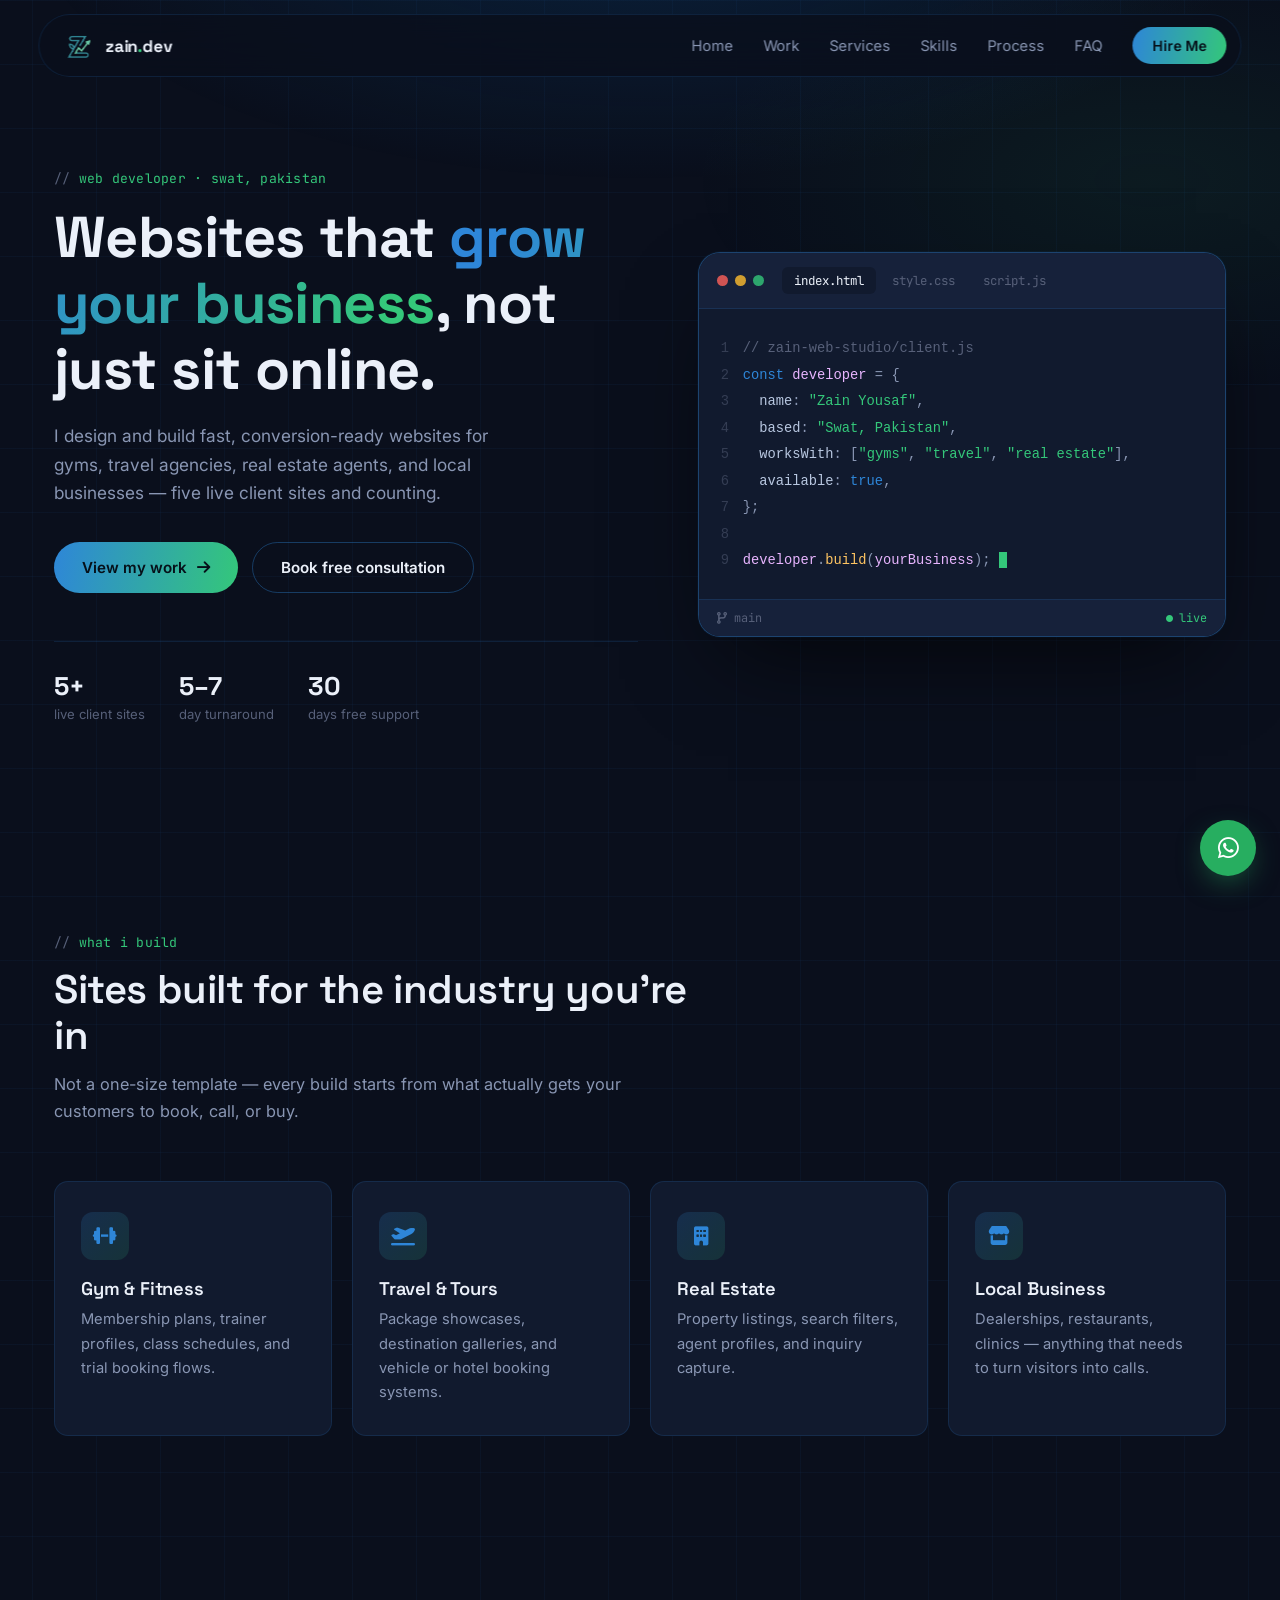
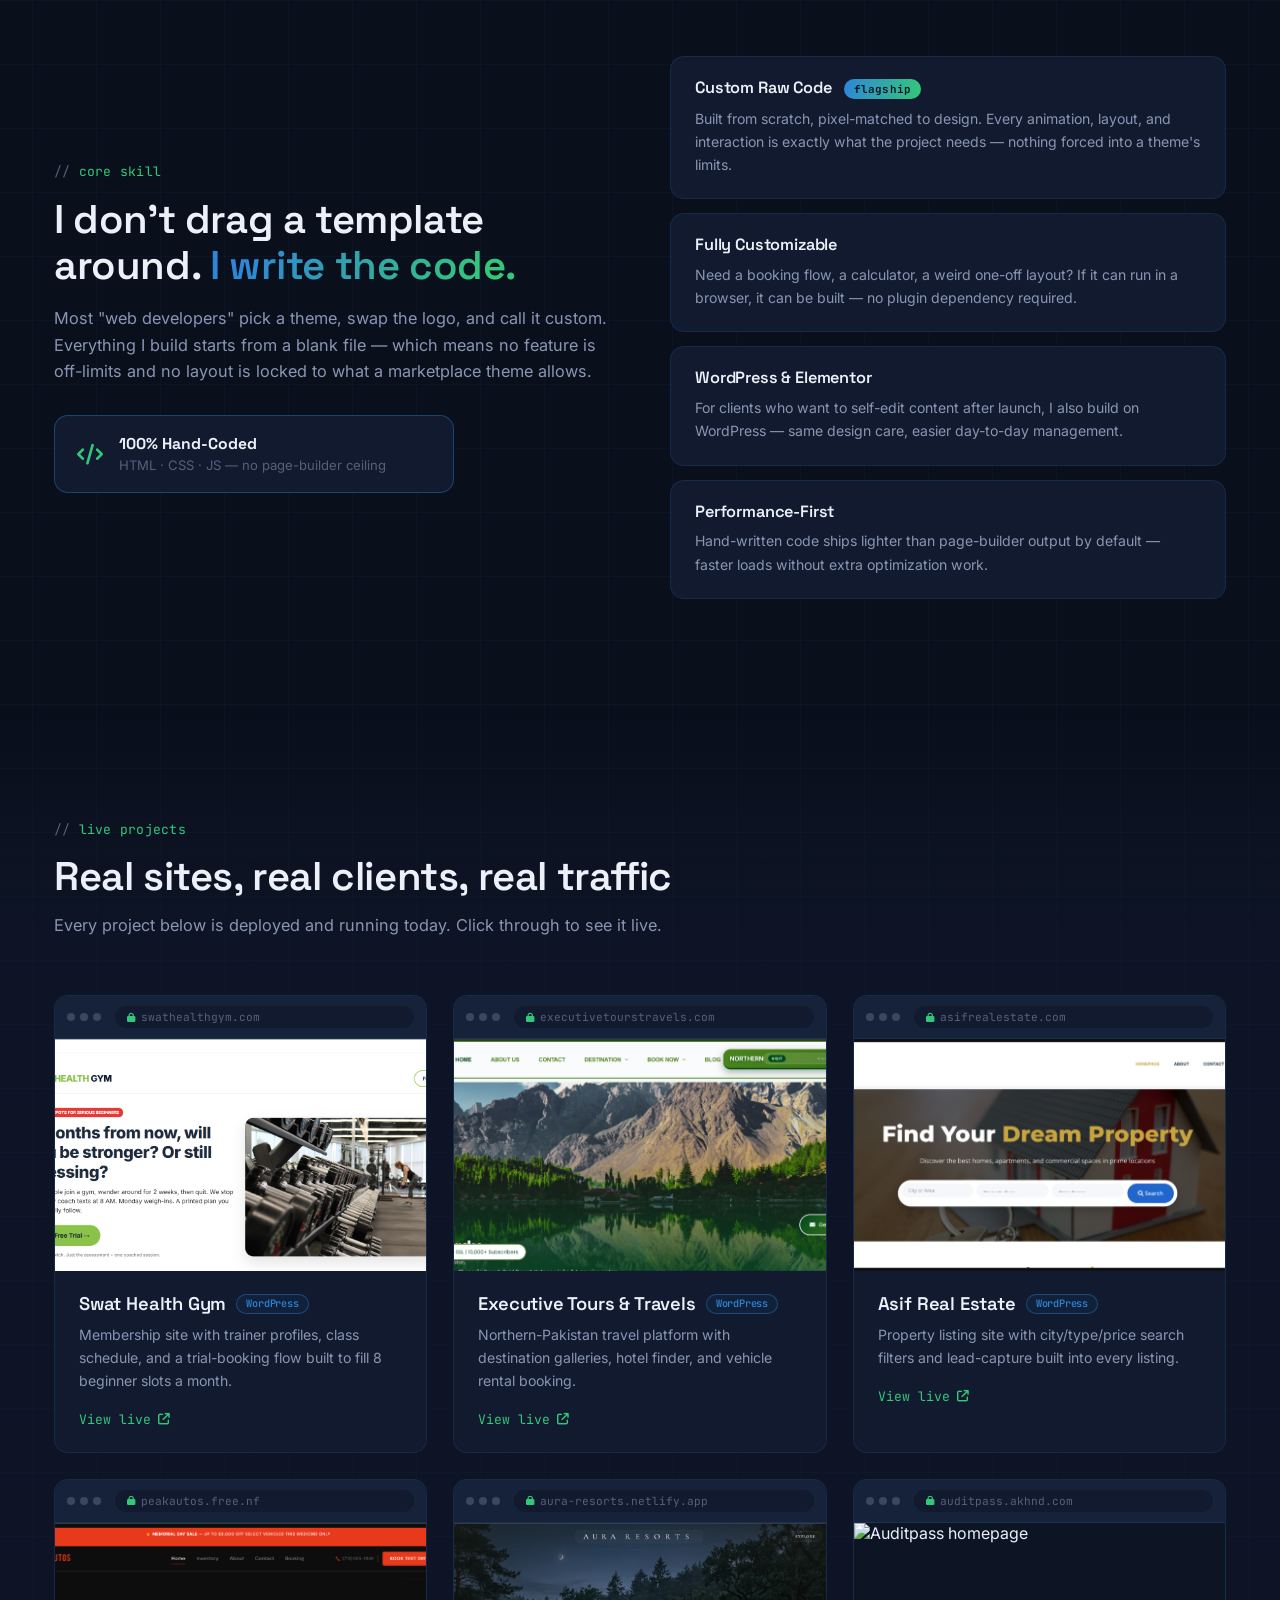
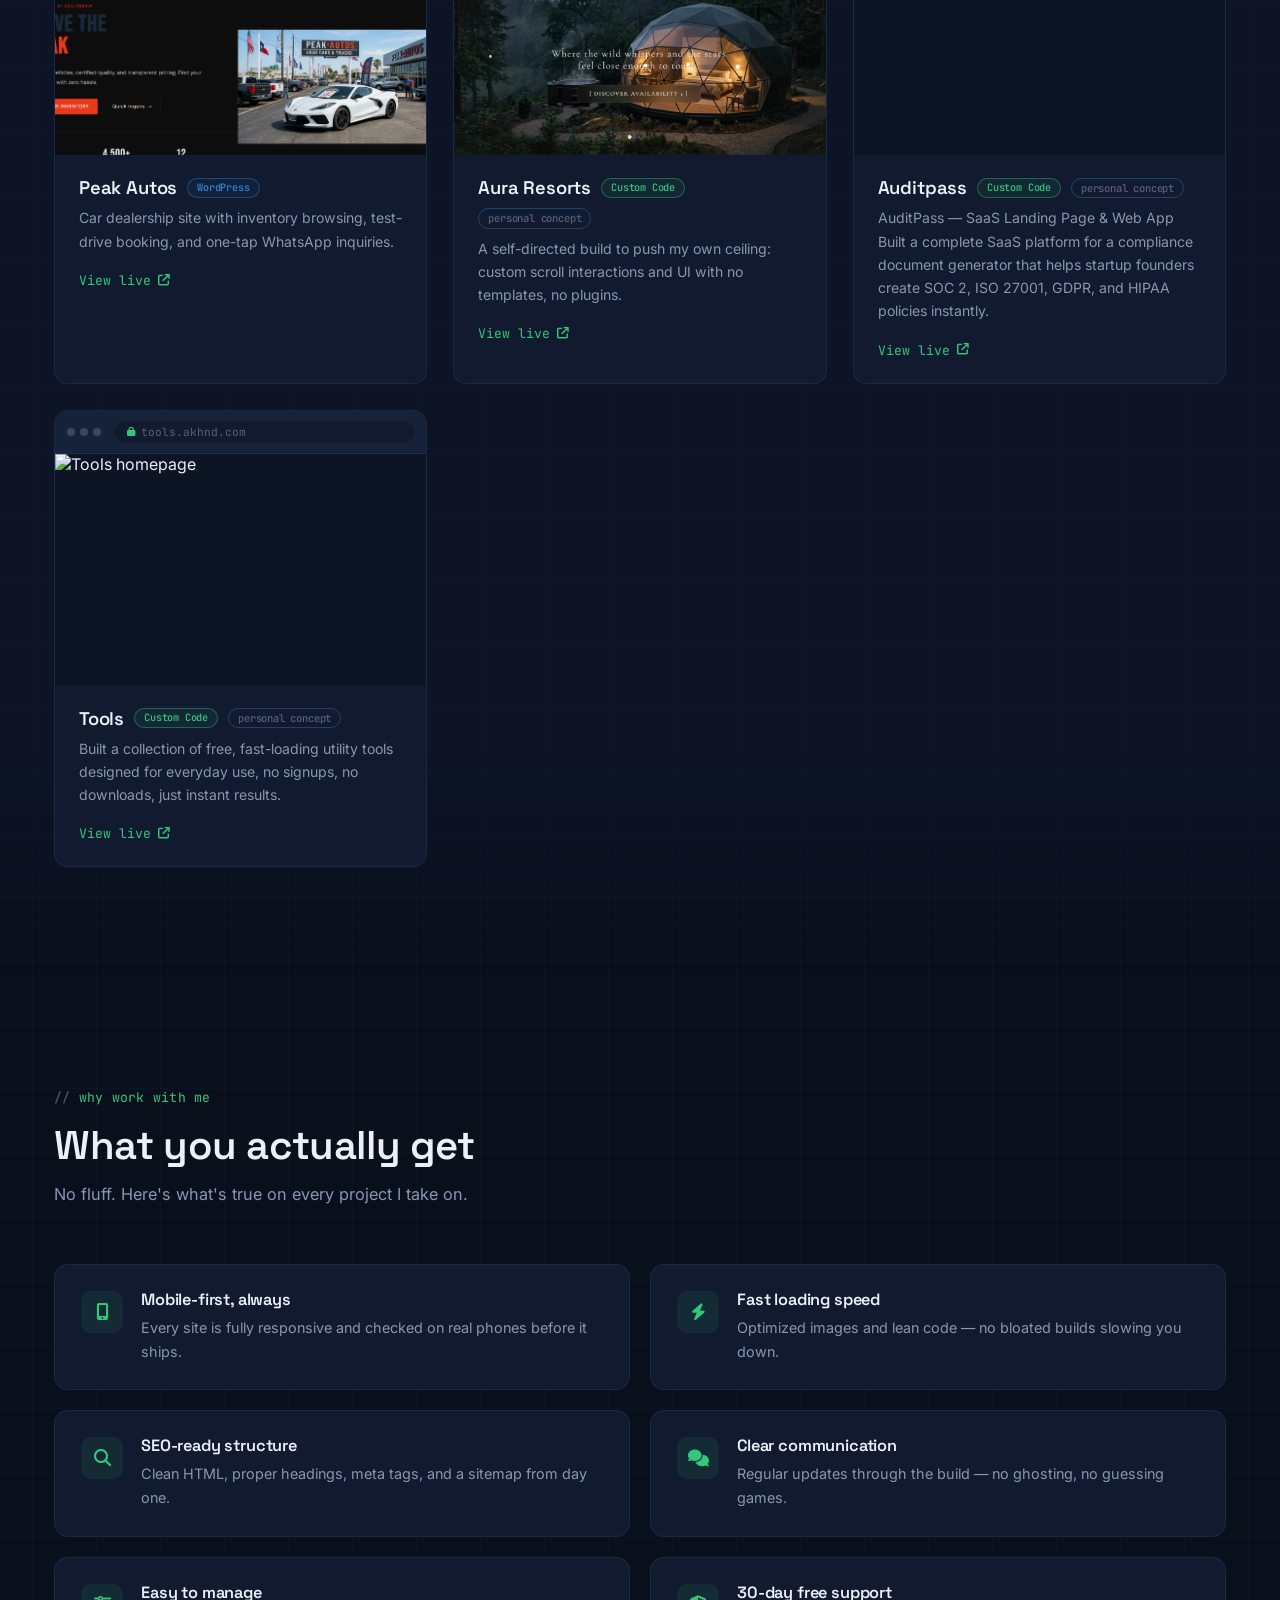
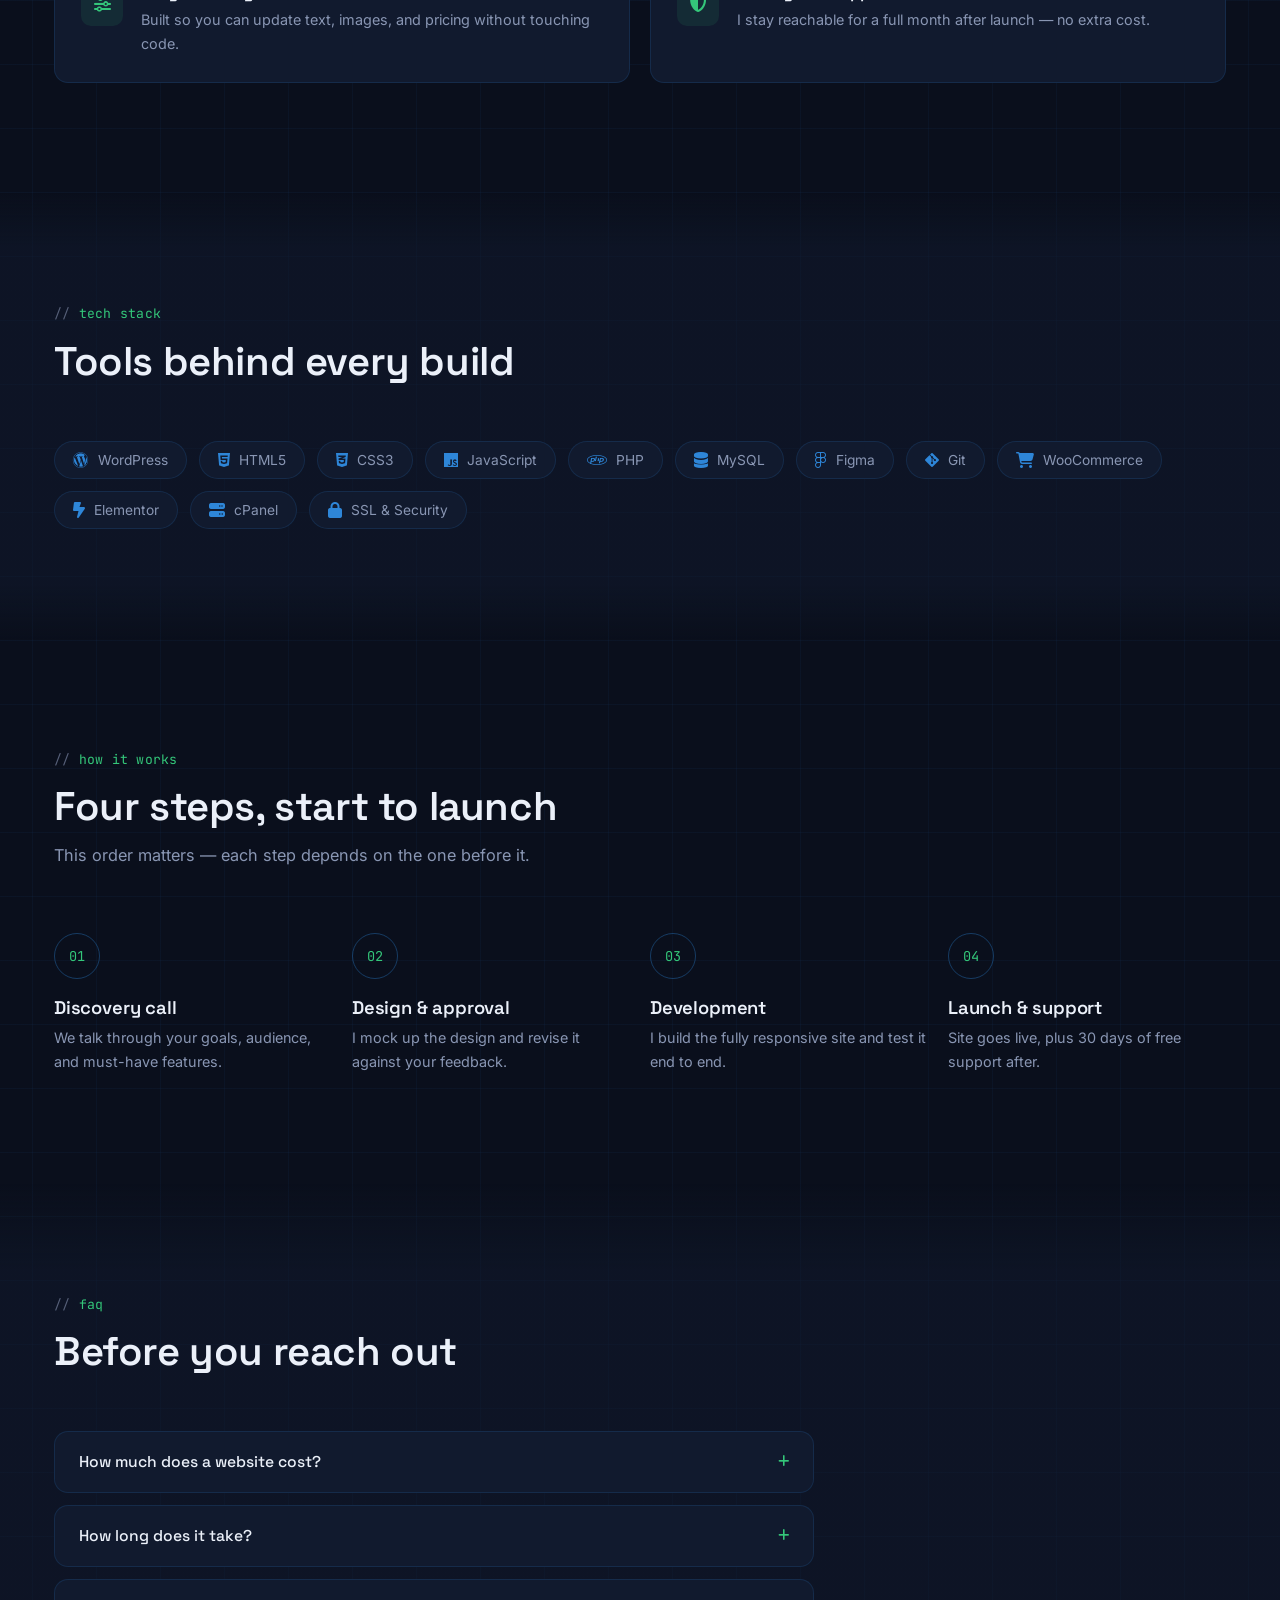
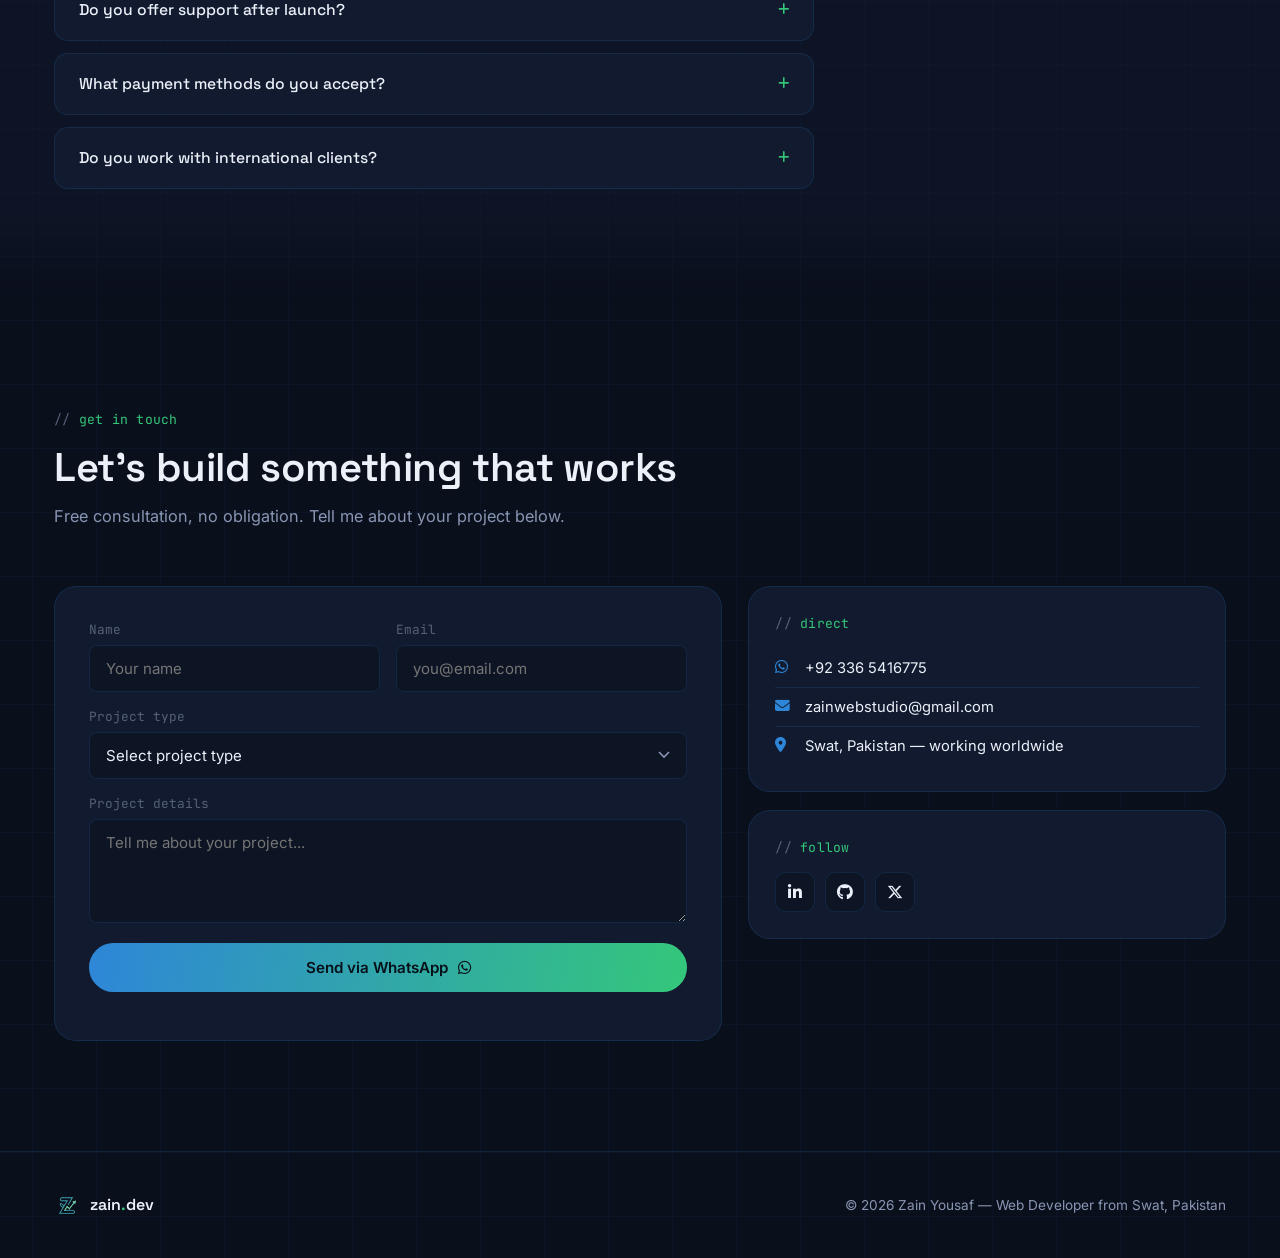
==== index.html @ 1b8e6b31 "Add files via upload" ====
<!DOCTYPE html>
<html lang="en">

<head>
    <meta charset="UTF-8">
    <meta name="viewport" content="width=device-width, initial-scale=1.0, viewport-fit=cover">
    <title>Zain Yousaf — Websites That Grow Your Business</title>
    <meta name="description"
        content="Zain Yousaf, web developer based in Swat, Pakistan. I build fast, conversion-focused websites for gyms, travel agencies, real estate, and local businesses — worldwide.">

    <link rel="icon" href="assets/logo.png" type="image/png">
    <link rel="preconnect" href="https://fonts.googleapis.com">
    <link rel="preconnect" href="https://fonts.gstatic.com" crossorigin>
    <link
        href="https://fonts.googleapis.com/css2?family=Space+Grotesk:wght@400;500;600;700&family=Inter:wght@400;500;600;700;800&family=JetBrains+Mono:wght@400;500;600&display=swap"
        rel="stylesheet">
    <link rel="stylesheet" href="https://cdnjs.cloudflare.com/ajax/libs/font-awesome/6.5.1/css/all.min.css">
    <link rel="stylesheet" href="style.css">
</head>

<body>

    <div class="noise-overlay" aria-hidden="true"></div>
    <div class="scroll-progress" id="scrollProgress"></div>

    <!-- ============ HEADER ============ -->
    <header class="header" id="header">
        <div class="header-inner">
            <a href="#home" class="logo-link">
                <img src="assets\zain.dev.svg" alt="Zain Web Studio" class="logo-img">
                <span class="logo-word">zain<span class="logo-dot">.</span>dev</span>
            </a>

            <button class="mobile-toggle" id="mobileToggle" aria-label="Toggle navigation menu" aria-expanded="false">
                <span></span><span></span><span></span>
            </button>

            <nav class="header-nav" id="headerNav" aria-label="Main navigation">
                <a href="#home">Home</a>
                <a href="#work">Work</a>
                <a href="#services">Services</a>
                <a href="#skills">Skills</a>
                <a href="#process">Process</a>
                <a href="#faq">FAQ</a>
                <a href="#contact" class="header-cta">Hire Me</a>
            </nav>
        </div>
    </header>

    <main>

        <!-- ============ HERO ============ -->
        <section id="home" class="hero">
            <div class="container hero-grid">
                <div class="hero-content reveal">
                    <p class="eyebrow"><span class="eyebrow-bracket">//</span> web developer &middot; swat, pakistan</p>
                    <h1>Websites that <span class="text-gradient">grow your business</span>, not just sit online.</h1>
                    <p class="hero-sub">I design and build fast, conversion-ready websites for gyms, travel agencies,
                        real estate agents, and local businesses — five live client sites and counting.</p>
                    <div class="hero-buttons">
                        <a href="#work" class="btn btn-primary">View my work <i class="fas fa-arrow-right"></i></a>
                        <a href="#contact" class="btn btn-outline">Book free consultation</a>
                    </div>
                    <div class="hero-stats">
                        <div class="hero-stat"><span class="hero-stat-num">5+</span><span>live client sites</span></div>
                        <div class="hero-stat"><span class="hero-stat-num">5–7</span><span>day turnaround</span></div>
                        <div class="hero-stat"><span class="hero-stat-num">30</span><span>days free support</span></div>
                    </div>
                </div>

                <div class="hero-visual reveal" aria-hidden="true">
                    <div class="editor-window">
                        <div class="editor-topbar">
                            <div class="editor-dots"><span></span><span></span><span></span></div>
                            <div class="editor-tabs">
                                <span class="editor-tab active">index.html</span>
                                <span class="editor-tab">style.css</span>
                                <span class="editor-tab">script.js</span>
                            </div>
                        </div>
                        <div class="editor-body">
                            <pre
                                class="editor-code"><code><span class="ln">1</span><span class="tok-comment">// zain-web-studio/client.js</span>
<span class="ln">2</span><span class="tok-kw">const</span> <span class="tok-var">developer</span> <span class="tok-punc">=</span> <span class="tok-punc">{</span>
<span class="ln">3</span>  <span class="tok-prop">name</span><span class="tok-punc">:</span> <span class="tok-str">"Zain Yousaf"</span><span class="tok-punc">,</span>
<span class="ln">4</span>  <span class="tok-prop">based</span><span class="tok-punc">:</span> <span class="tok-str">"Swat, Pakistan"</span><span class="tok-punc">,</span>
<span class="ln">5</span>  <span class="tok-prop">worksWith</span><span class="tok-punc">:</span> <span class="tok-punc">[</span><span class="tok-str">"gyms"</span><span class="tok-punc">,</span> <span class="tok-str">"travel"</span><span class="tok-punc">,</span> <span class="tok-str">"real&nbsp;estate"</span><span class="tok-punc">]</span><span class="tok-punc">,</span>
<span class="ln">6</span>  <span class="tok-prop">available</span><span class="tok-punc">:</span> <span class="tok-kw">true</span><span class="tok-punc">,</span>
<span class="ln">7</span><span class="tok-punc">}</span><span class="tok-punc">;</span>
<span class="ln">8</span>
<span class="ln">9</span><span class="tok-var">developer</span><span class="tok-punc">.</span><span class="tok-fn">build</span><span class="tok-punc">(</span><span class="tok-var">yourBusiness</span><span class="tok-punc">)</span><span class="tok-punc">;</span> <span class="typing-cursor">&nbsp;</span></code></pre>
                        </div>
                        <div class="editor-statusbar">
                            <span><i class="fas fa-code-branch"></i> main</span>
                            <span class="status-ok"><i class="fas fa-circle"></i> live</span>
                        </div>
                    </div>
                </div>
            </div>
        </section>

        <!-- ============ SERVICES ============ -->
        <section id="services" class="section">
            <div class="container">
                <div class="section-header reveal">
                    <p class="eyebrow"><span class="eyebrow-bracket">//</span> what i build</p>
                    <h2>Sites built for the industry you're in</h2>
                    <p class="section-sub">Not a one-size template — every build starts from what actually gets your
                        customers to book, call, or buy.</p>
                </div>
                <div class="grid-4 reveal">
                    <div class="card">
                        <div class="card-icon"><i class="fas fa-dumbbell"></i></div>
                        <h3>Gym &amp; Fitness</h3>
                        <p>Membership plans, trainer profiles, class schedules, and trial booking flows.</p>
                    </div>
                    <div class="card">
                        <div class="card-icon"><i class="fas fa-plane-departure"></i></div>
                        <h3>Travel &amp; Tours</h3>
                        <p>Package showcases, destination galleries, and vehicle or hotel booking systems.</p>
                    </div>
                    <div class="card">
                        <div class="card-icon"><i class="fas fa-building"></i></div>
                        <h3>Real Estate</h3>
                        <p>Property listings, search filters, agent profiles, and inquiry capture.</p>
                    </div>
                    <div class="card">
                        <div class="card-icon"><i class="fas fa-store"></i></div>
                        <h3>Local Business</h3>
                        <p>Dealerships, restaurants, clinics — anything that needs to turn visitors into calls.</p>
                    </div>
                </div>
            </div>
        </section>

        <!-- ============ SKILLS ============ -->
        <section id="skills" class="section">
            <div class="container">
                <div class="skills-layout">
                    <div class="skills-lead reveal">
                        <p class="eyebrow"><span class="eyebrow-bracket">//</span> core skill</p>
                        <h2>I don't drag a template around. <span class="text-gradient">I write the code.</span></h2>
                        <p class="section-sub">Most "web developers" pick a theme, swap the logo, and call it custom.
                            Everything I build starts from a blank file — which means no feature is off-limits and no
                            layout is locked to what a marketplace theme allows.</p>
                        <div class="skills-badge">
                            <i class="fas fa-code"></i>
                            <div><strong>100% Hand-Coded</strong><span>HTML · CSS · JS — no page-builder ceiling</span>
                            </div>
                        </div>
                    </div>

                    <div class="skills-list reveal">
                        <div class="skill-row">
                            <div class="skill-row-top">
                                <h3>Custom Raw Code</h3><span class="skill-level">flagship</span>
                            </div>
                            <p>Built from scratch, pixel-matched to design. Every animation, layout, and interaction is
                                exactly what the project needs — nothing forced into a theme's limits.</p>
                        </div>
                        <div class="skill-row">
                            <div class="skill-row-top">
                                <h3>Fully Customizable</h3>
                            </div>
                            <p>Need a booking flow, a calculator, a weird one-off layout? If it can run in a browser, it
                                can be built — no plugin dependency required.</p>
                        </div>
                        <div class="skill-row">
                            <div class="skill-row-top">
                                <h3>WordPress &amp; Elementor</h3>
                            </div>
                            <p>For clients who want to self-edit content after launch, I also build on WordPress — same
                                design care, easier day-to-day management.</p>
                        </div>
                        <div class="skill-row">
                            <div class="skill-row-top">
                                <h3>Performance-First</h3>
                            </div>
                            <p>Hand-written code ships lighter than page-builder output by default — faster loads
                                without extra optimization work.</p>
                        </div>
                    </div>
                </div>
            </div>
        </section>

        <!-- ============ WORK / PORTFOLIO ============ -->
        <section id="work" class="section section-alt">
            <div class="container">
                <div class="section-header reveal">
                    <p class="eyebrow"><span class="eyebrow-bracket">//</span> live projects</p>
                    <h2>Real sites, real clients, real traffic</h2>
                    <p class="section-sub">Every project below is deployed and running today. Click through to see it
                        live.</p>
                </div>

                <div class="portfolio-grid reveal">

                    <article class="portfolio-item">
                        <a href="http://swathealthgym.com/" target="_blank" rel="noopener" class="browser-frame">
                            <div class="browser-topbar">
                                <div class="browser-dots"><span></span><span></span><span></span></div>
                                <div class="browser-url"><i class="fas fa-lock"></i> swathealthgym.com</div>
                            </div>
                            <div class="browser-shot">
                                <img src="assets\Screenshot 2026-05-27 152758.png"
                                    alt="Swat Health Gym website homepage" loading="lazy">
                            </div>
                        </a>
                        <div class="portfolio-info">
                            <h3>Swat Health Gym <span class="tag-stack tag-wp">WordPress</span></h3>
                            <p>Membership site with trainer profiles, class schedule, and a trial-booking flow built to
                                fill 8 beginner slots a month.</p>
                            <a href="http://swathealthgym.com/" target="_blank" rel="noopener"
                                class="portfolio-link">View live <i class="fas fa-arrow-up-right-from-square"></i></a>
                        </div>
                    </article>

                    <article class="portfolio-item">
                        <a href="https://executivetourstravels.com" target="_blank" rel="noopener"
                            class="browser-frame">
                            <div class="browser-topbar">
                                <div class="browser-dots"><span></span><span></span><span></span></div>
                                <div class="browser-url"><i class="fas fa-lock"></i> executivetourstravels.com</div>
                            </div>
                            <div class="browser-shot">
                                <img src="assets\Screenshot 2026-06-04 013422.png"
                                    alt="Executive Tours and Travels website homepage" loading="lazy">
                            </div>
                        </a>
                        <div class="portfolio-info">
                            <h3>Executive Tours &amp; Travels <span class="tag-stack tag-wp">WordPress</span></h3>
                            <p>Northern-Pakistan travel platform with destination galleries, hotel finder, and vehicle
                                rental booking.</p>
                            <a href="https://executivetourstravels.com" target="_blank" rel="noopener"
                                class="portfolio-link">View live <i class="fas fa-arrow-up-right-from-square"></i></a>
                        </div>
                    </article>

                    <article class="portfolio-item">
                        <a href="http://asifrealestate.com/" target="_blank" rel="noopener" class="browser-frame">
                            <div class="browser-topbar">
                                <div class="browser-dots"><span></span><span></span><span></span></div>
                                <div class="browser-url"><i class="fas fa-lock"></i> asifrealestate.com</div>
                            </div>
                            <div class="browser-shot">
                                <img src="assets\Screenshot 2026-06-04 014030.png"
                                    alt="Asif Real Estate website homepage" loading="lazy">
                            </div>
                        </a>
                        <div class="portfolio-info">
                            <h3>Asif Real Estate <span class="tag-stack tag-wp">WordPress</span></h3>
                            <p>Property listing site with city/type/price search filters and lead-capture built into
                                every listing.</p>
                            <a href="http://asifrealestate.com/" target="_blank" rel="noopener"
                                class="portfolio-link">View live <i class="fas fa-arrow-up-right-from-square"></i></a>
                        </div>
                    </article>

                    <article class="portfolio-item">
                        <a href="https://www.peakautos.free.nf/" target="_blank" rel="noopener" class="browser-frame">
                            <div class="browser-topbar">
                                <div class="browser-dots"><span></span><span></span><span></span></div>
                                <div class="browser-url"><i class="fas fa-lock"></i> peakautos.free.nf</div>
                            </div>
                            <div class="browser-shot">
                                <img src="assets\Screenshot 2026-06-04 013506.png"
                                    alt="Peak Autos car dealership website homepage" loading="lazy">
                            </div>
                        </a>
                        <div class="portfolio-info">
                            <h3>Peak Autos <span class="tag-stack tag-wp">WordPress</span></h3>
                            <p>Car dealership site with inventory browsing, test-drive booking, and one-tap WhatsApp
                                inquiries.</p>
                            <a href="https://www.peakautos.free.nf/" target="_blank" rel="noopener"
                                class="portfolio-link">View live <i class="fas fa-arrow-up-right-from-square"></i></a>
                        </div>
                    </article>

                    <article class="portfolio-item">
                        <a href="https://splendid-sunshine-2b1c77.netlify.app/" target="_blank" rel="noopener"
                            class="browser-frame">
                            <div class="browser-topbar">
                                <div class="browser-dots"><span></span><span></span><span></span></div>
                                <div class="browser-url"><i class="fas fa-lock"></i> aura-resorts.netlify.app</div>
                            </div>
                            <div class="browser-shot">
                                <img src="assets\Screenshot 2026-06-03 221958.png"
                                    alt="Aura Resorts concept website homepage" loading="lazy">
                            </div>
                        </a>
                        <div class="portfolio-info">
                            <h3>Aura Resorts <span class="tag-stack tag-code">Custom Code</span><span
                                    class="tag-concept">personal concept</span></h3>
                            <p>A self-directed build to push my own ceiling: custom scroll interactions and UI with no
                                templates, no plugins.</p>
                            <a href="https://splendid-sunshine-2b1c77.netlify.app/" target="_blank" rel="noopener"
                                class="portfolio-link">View live <i class="fas fa-arrow-up-right-from-square"></i></a>
                        </div>
                    </article>

                    <article class="portfolio-item">
                        <a href="https://auditpass.akhnd.com/" target="_blank" rel="noopener" class="browser-frame">
                            <div class="browser-topbar">
                                <div class="browser-dots"><span></span><span></span><span></span></div>
                                <div class="browser-url"><i class="fas fa-lock"></i>auditpass.akhnd.com</div>
                            </div>
                            <div class="browser-shot">
                                <img src="zain.dev-main\auditpass.png" alt="Auditpass homepage" loading="lazy">
                            </div>
                        </a>
                        <div class="portfolio-info">
                            <h3>Auditpass <span class="tag-stack tag-code">Custom Code</span><span
                                    class="tag-concept">personal concept</span></h3>
                            <p>AuditPass — SaaS Landing Page & Web App
                                Built a complete SaaS platform for a compliance document generator that helps startup
                                founders create SOC 2, ISO 27001, GDPR, and HIPAA policies instantly.</p>
                            <a href="https://auditpass.akhnd.com/" target="_blank" rel="noopener"
                                class="portfolio-link">View live <i class="fas fa-arrow-up-right-from-square"></i></a>
                        </div>
                    </article>

                    <article class="portfolio-item">
                        <a href="https://tools.akhnd.com/" target="_blank" rel="noopener" class="browser-frame">
                            <div class="browser-topbar">
                                <div class="browser-dots"><span></span><span></span><span></span></div>
                                <div class="browser-url"><i class="fas fa-lock"></i>tools.akhnd.com</div>
                            </div>
                            <div class="browser-shot">
                                <img src="zain.dev-main\akhndtools.png" alt="Tools homepage" loading="lazy">
                            </div>
                        </a>
                        <div class="portfolio-info">
                            <h3>Tools <span class="tag-stack tag-code">Custom Code</span><span
                                    class="tag-concept">personal concept</span></h3>
                            <p>Built a collection of free, fast-loading utility tools designed for everyday use, no
                                signups, no downloads, just instant results.</p>
                            <a href="https://tools.akhnd.com/" target="_blank" rel="noopener"
                                class="portfolio-link">View live <i class="fas fa-arrow-up-right-from-square"></i></a>
                        </div>
                    </article>




                </div>
            </div>
        </section>

        <!-- ============ WHY ============ -->
        <section id="why" class="section">
            <div class="container">
                <div class="section-header reveal">
                    <p class="eyebrow"><span class="eyebrow-bracket">//</span> why work with me</p>
                    <h2>What you actually get</h2>
                    <p class="section-sub">No fluff. Here's what's true on every project I take on.</p>
                </div>
                <div class="grid-2 reveal">
                    <div class="why-card">
                        <div class="why-icon"><i class="fas fa-mobile-screen-button"></i></div>
                        <div class="why-text">
                            <h3>Mobile-first, always</h3>
                            <p>Every site is fully responsive and checked on real phones before it ships.</p>
                        </div>
                    </div>
                    <div class="why-card">
                        <div class="why-icon"><i class="fas fa-bolt"></i></div>
                        <div class="why-text">
                            <h3>Fast loading speed</h3>
                            <p>Optimized images and lean code — no bloated builds slowing you down.</p>
                        </div>
                    </div>
                    <div class="why-card">
                        <div class="why-icon"><i class="fas fa-magnifying-glass"></i></div>
                        <div class="why-text">
                            <h3>SEO-ready structure</h3>
                            <p>Clean HTML, proper headings, meta tags, and a sitemap from day one.</p>
                        </div>
                    </div>
                    <div class="why-card">
                        <div class="why-icon"><i class="fas fa-comments"></i></div>
                        <div class="why-text">
                            <h3>Clear communication</h3>
                            <p>Regular updates through the build — no ghosting, no guessing games.</p>
                        </div>
                    </div>
                    <div class="why-card">
                        <div class="why-icon"><i class="fas fa-sliders"></i></div>
                        <div class="why-text">
                            <h3>Easy to manage</h3>
                            <p>Built so you can update text, images, and pricing without touching code.</p>
                        </div>
                    </div>
                    <div class="why-card">
                        <div class="why-icon"><i class="fas fa-shield-halved"></i></div>
                        <div class="why-text">
                            <h3>30-day free support</h3>
                            <p>I stay reachable for a full month after launch — no extra cost.</p>
                        </div>
                    </div>
                </div>
            </div>
        </section>

        <!-- ============ TECH STACK ============ -->
        <section class="section section-alt">
            <div class="container">
                <div class="section-header reveal">
                    <p class="eyebrow"><span class="eyebrow-bracket">//</span> tech stack</p>
                    <h2>Tools behind every build</h2>
                </div>
                <div class="tech-row reveal">
                    <span class="tech-chip"><i class="fab fa-wordpress"></i> WordPress</span>
                    <span class="tech-chip"><i class="fab fa-html5"></i> HTML5</span>
                    <span class="tech-chip"><i class="fab fa-css3-alt"></i> CSS3</span>
                    <span class="tech-chip"><i class="fab fa-js"></i> JavaScript</span>
                    <span class="tech-chip"><i class="fab fa-php"></i> PHP</span>
                    <span class="tech-chip"><i class="fas fa-database"></i> MySQL</span>
                    <span class="tech-chip"><i class="fab fa-figma"></i> Figma</span>
                    <span class="tech-chip"><i class="fab fa-git-alt"></i> Git</span>
                    <span class="tech-chip"><i class="fas fa-cart-shopping"></i> WooCommerce</span>
                    <span class="tech-chip"><i class="fas fa-bolt-lightning"></i> Elementor</span>
                    <span class="tech-chip"><i class="fas fa-server"></i> cPanel</span>
                    <span class="tech-chip"><i class="fas fa-lock"></i> SSL &amp; Security</span>
                </div>
            </div>
        </section>

        <!-- ============ PROCESS ============ -->
        <section id="process" class="section">
            <div class="container">
                <div class="section-header reveal">
                    <p class="eyebrow"><span class="eyebrow-bracket">//</span> how it works</p>
                    <h2>Four steps, start to launch</h2>
                    <p class="section-sub">This order matters — each step depends on the one before it.</p>
                </div>
                <div class="grid-4 reveal">
                    <div class="step">
                        <div class="step-number">01</div>
                        <h3>Discovery call</h3>
                        <p>We talk through your goals, audience, and must-have features.</p>
                    </div>
                    <div class="step">
                        <div class="step-number">02</div>
                        <h3>Design &amp; approval</h3>
                        <p>I mock up the design and revise it against your feedback.</p>
                    </div>
                    <div class="step">
                        <div class="step-number">03</div>
                        <h3>Development</h3>
                        <p>I build the fully responsive site and test it end to end.</p>
                    </div>
                    <div class="step">
                        <div class="step-number">04</div>
                        <h3>Launch &amp; support</h3>
                        <p>Site goes live, plus 30 days of free support after.</p>
                    </div>
                </div>
            </div>
        </section>

        <!-- ============ FAQ ============ -->
        <section id="faq" class="section section-alt">
            <div class="container">
                <div class="section-header reveal">
                    <p class="eyebrow"><span class="eyebrow-bracket">//</span> faq</p>
                    <h2>Before you reach out</h2>
                </div>
                <div class="faq-list reveal">
                    <div class="faq-item">
                        <button class="faq-question"><span>How much does a website cost?</span><i
                                class="fas fa-plus"></i></button>
                        <div class="faq-answer-wrapper">
                            <div class="faq-answer-inner">
                                <p>Projects start at $400 for a complete 5-page site. Final price depends on features
                                    and complexity, and payment plans are available.</p>
                            </div>
                        </div>
                    </div>
                    <div class="faq-item">
                        <button class="faq-question"><span>How long does it take?</span><i
                                class="fas fa-plus"></i></button>
                        <div class="faq-answer-wrapper">
                            <div class="faq-answer-inner">
                                <p>Standard sites take 5–7 days. More complex builds with custom features can take 2–3
                                    weeks.</p>
                            </div>
                        </div>
                    </div>
                    <div class="faq-item">
                        <button class="faq-question"><span>Do you offer support after launch?</span><i
                                class="fas fa-plus"></i></button>
                        <div class="faq-answer-wrapper">
                            <div class="faq-answer-inner">
                                <p>Yes — 30 days free support is included with every project. Ongoing maintenance plans
                                    are available after that.</p>
                            </div>
                        </div>
                    </div>
                    <div class="faq-item">
                        <button class="faq-question"><span>What payment methods do you accept?</span><i
                                class="fas fa-plus"></i></button>
                        <div class="faq-answer-wrapper">
                            <div class="faq-answer-inner">
                                <p>Bank transfer, Easypaisa, JazzCash, Payoneer, and Wise. Standard terms are 50%
                                    advance, 50% on completion.</p>
                            </div>
                        </div>
                    </div>
                    <div class="faq-item">
                        <button class="faq-question"><span>Do you work with international clients?</span><i
                                class="fas fa-plus"></i></button>
                        <div class="faq-answer-wrapper">
                            <div class="faq-answer-inner">
                                <p>Yes, worldwide. International payments go through Payoneer or Wise.</p>
                            </div>
                        </div>
                    </div>
                </div>
            </div>
        </section>

        <!-- ============ CONTACT ============ -->
        <section id="contact" class="section">
            <div class="container">
                <div class="section-header reveal">
                    <p class="eyebrow"><span class="eyebrow-bracket">//</span> get in touch</p>
                    <h2>Let's build something that works</h2>
                    <p class="section-sub">Free consultation, no obligation. Tell me about your project below.</p>
                </div>

                <div class="contact-grid reveal">
                    <form id="whatsappContactForm" class="contact-form">
                        <div class="form-row">
                            <div class="form-group"><label for="whatsappName">Name</label><input type="text"
                                    id="whatsappName" placeholder="Your name" required></div>
                            <div class="form-group"><label for="whatsappEmail">Email</label><input type="email"
                                    id="whatsappEmail" placeholder="you@email.com" required></div>
                        </div>
                        <div class="form-group">
                            <label for="whatsappProject">Project type</label>
                            <select id="whatsappProject" required>
                                <option value="" disabled selected>Select project type</option>
                                <option>Gym / Fitness Website</option>
                                <option>Travel / Tours Website</option>
                                <option>Real Estate Website</option>
                                <option>E-commerce / Online Store</option>
                                <option>Business / Corporate Website</option>
                                <option>Restaurant / Cafe Website</option>
                                <option>Personal Portfolio / Resume</option>
                                <option>Other / Custom Project</option>
                            </select>
                        </div>
                        <div class="form-group"><label for="whatsappMessage">Project details</label><textarea
                                id="whatsappMessage" rows="4" placeholder="Tell me about your project..."></textarea>
                        </div>
                        <button type="submit" class="btn btn-primary btn-full">Send via WhatsApp <i
                                class="fab fa-whatsapp"></i></button>
                        <div id="whatsappFormStatus" role="status"></div>
                    </form>

                    <div class="contact-side">
                        <div class="contact-card">
                            <p class="eyebrow"><span class="eyebrow-bracket">//</span> direct</p>
                            <a href="https://wa.me/923365416775" target="_blank" rel="noopener" class="contact-line"><i
                                    class="fab fa-whatsapp"></i> +92 336 5416775</a>
                            <a href="mailto:zainwebstudio@gmail.com" class="contact-line"><i
                                    class="fas fa-envelope"></i> zainwebstudio@gmail.com</a>
                            <div class="contact-line contact-line-static"><i class="fas fa-location-dot"></i> Swat,
                                Pakistan — working worldwide</div>
                        </div>
                        <div class="contact-card">
                            <p class="eyebrow"><span class="eyebrow-bracket">//</span> follow</p>
                            <div class="contact-social">
                                <a href="https://www.linkedin.com/in/zain-yousaf-akhund-56141b3ab" target="_blank"
                                    rel="noopener" aria-label="LinkedIn"><i class="fab fa-linkedin-in"></i></a>
                                <a href="https://github.com/zainwebstudio/" target="_blank" rel="noopener"
                                    aria-label="GitHub"><i class="fab fa-github"></i></a>
                                <a href="https://x.com/zainnwebstudio" target="_blank" rel="noopener"
                                    aria-label="Twitter / X"><i class="fab fa-x-twitter"></i></a>
                            </div>
                        </div>
                    </div>
                </div>
            </div>
        </section>

    </main>

    <footer class="footer">
        <div class="container footer-inner">
            <div class="footer-brand">
                <img src="assets/zain.dev.svg" alt="Zain Web Studio" class="footer-logo">
                <span>zain<span class="logo-dot">.</span>dev</span>
            </div>
            <p>&copy; 2026 Zain Yousaf — Web Developer from Swat, Pakistan</p>
        </div>
    </footer>

    <a href="https://wa.me/923365416775" target="_blank" rel="noopener" class="whatsapp-float"
        aria-label="Contact on WhatsApp"><i class="fab fa-whatsapp"></i></a>

    <script src="script.js"></script>
</body>

</html>
---- style.css ----
/* ==========================================================================
   ZAIN WEB STUDIO — Design tokens derived from logo:
   blue #0A589B · navy #101C34 · green #27AE60
   ========================================================================== */

:root {
    --bg: #0A0F1C;
    --bg-alt: #0D1424;
    --surface: #111A2E;
    --surface-2: #16213A;
    --border: rgba(46, 134, 216, 0.16);
    --border-strong: rgba(46, 134, 216, 0.38);

    --text: #EBF0F9;
    --text-muted: #8996B3;
    --text-dim: #576079;

    --blue: #2E86D8;
    --blue-deep: #0A589B;
    --navy: #101C34;
    --green: #34C77A;
    --green-deep: #27AE60;

    --font-display: 'Space Grotesk', sans-serif;
    --font-body: 'Inter', sans-serif;
    --font-mono: 'JetBrains Mono', monospace;

    --radius-sm: 8px;
    --radius-md: 14px;
    --radius-lg: 22px;
    --ease: cubic-bezier(0.16, 1, 0.3, 1);
}

* {
    margin: 0;
    padding: 0;
    box-sizing: border-box;
}

html {
    scroll-behavior: smooth;
}

@media (prefers-reduced-motion: reduce) {
    html {
        scroll-behavior: auto;
    }

    * {
        animation-duration: 0.01ms !important;
        animation-iteration-count: 1 !important;
        transition-duration: 0.01ms !important;
    }
}

body {
    font-family: var(--font-body);
    background: var(--bg);
    color: var(--text);
    -webkit-font-smoothing: antialiased;
    overflow-x: hidden;
    background-image:
        linear-gradient(rgba(46, 134, 216, 0.05) 1px, transparent 1px),
        linear-gradient(90deg, rgba(46, 134, 216, 0.05) 1px, transparent 1px);
    background-size: 64px 64px;
    background-position: center top;
}

.noise-overlay {
    position: fixed;
    inset: 0;
    z-index: 0;
    pointer-events: none;
    background: radial-gradient(ellipse 80% 50% at 50% -10%, rgba(10, 88, 155, 0.25), transparent 60%),
        radial-gradient(ellipse 60% 40% at 90% 20%, rgba(39, 174, 96, 0.08), transparent 60%);
}

.container {
    max-width: 1220px;
    margin: 0 auto;
    padding: 0 24px;
    position: relative;
    z-index: 1;
}

img {
    max-width: 100%;
    display: block;
}

a {
    color: inherit;
    text-decoration: none;
}

button {
    font: inherit;
    cursor: pointer;
    background: none;
    border: none;
    color: inherit;
}

ul {
    list-style: none;
}

/* ============ TYPOGRAPHY ============ */
h1,
h2,
h3,
h4 {
    font-family: var(--font-display);
    font-weight: 600;
    line-height: 1.15;
    letter-spacing: -0.01em;
}

h1 {
    font-size: clamp(2.2rem, 4.6vw, 3.6rem);
    font-weight: 700;
}

h2 {
    font-size: clamp(1.7rem, 3.2vw, 2.5rem);
}

h3 {
    font-size: 1.15rem;
}

p {
    color: var(--text-muted);
    line-height: 1.65;
}

.text-gradient {
    background: linear-gradient(100deg, var(--blue) 10%, var(--green) 90%);
    -webkit-background-clip: text;
    background-clip: text;
    -webkit-text-fill-color: transparent;
}

.eyebrow {
    font-family: var(--font-mono);
    font-size: 0.82rem;
    color: var(--green);
    letter-spacing: 0.02em;
    margin-bottom: 14px;
    display: flex;
    align-items: center;
    gap: 8px;
}

.eyebrow-bracket {
    color: var(--text-dim);
}

/* ============ SCROLL PROGRESS ============ */
.scroll-progress {
    position: fixed;
    top: 0;
    left: 0;
    height: 3px;
    width: 100%;
    z-index: 9999;
    background: linear-gradient(90deg, var(--blue), var(--green));
    transform: scaleX(0);
    transform-origin: left;
    pointer-events: none;
}

/* ============ HEADER ============ */
.header {
    position: fixed;
    top: 14px;
    left: 50%;
    transform: translateX(-50%);
    width: 94%;
    max-width: 1220px;
    z-index: 1000;
    background: rgba(10, 15, 28, 0.78);
    backdrop-filter: blur(20px);
    -webkit-backdrop-filter: blur(20px);
    border: 1px solid var(--border);
    border-radius: 60px;
    padding: 12px 14px 12px 22px;
    transition: background 0.4s var(--ease), border-color 0.4s var(--ease), box-shadow 0.4s var(--ease);
}

.header.scrolled {
    background: rgba(10, 15, 28, 0.94);
    border-color: var(--border-strong);
    box-shadow: 0 20px 40px -20px rgba(0, 0, 0, 0.6);
}

.header-inner {
    display: flex;
    align-items: center;
    justify-content: space-between;
    gap: 20px;
}

.logo-link {
    display: flex;
    align-items: center;
    gap: 10px;
    flex-shrink: 0;
}

.logo-img {
    width: 34px;
    height: 34px;
    object-fit: contain;
}

.logo-word {
    font-family: var(--font-display);
    font-weight: 700;
    font-size: 1.05rem;
    letter-spacing: -0.01em;
}

.logo-dot {
    color: var(--green);
}

.header-nav {
    display: flex;
    align-items: center;
    gap: 30px;
}

.header-nav a {
    font-size: 0.92rem;
    color: var(--text-muted);
    transition: color 0.25s var(--ease);
    white-space: nowrap;
}

.header-nav a:hover {
    color: var(--text);
}

.header-nav a.header-cta {
    color: #061019;
    background: linear-gradient(100deg, var(--blue), var(--green));
    padding: 10px 20px;
    border-radius: 40px;
    font-weight: 600;
    font-size: 0.88rem;
    transition: transform 0.3s var(--ease), box-shadow 0.3s var(--ease);
}

.header-nav a.header-cta:hover {
    transform: translateY(-1px);
    box-shadow: 0 8px 22px -6px rgba(46, 134, 216, 0.6);
}

.mobile-toggle {
    display: none;
    flex-direction: column;
    gap: 5px;
    padding: 6px;
}

.mobile-toggle span {
    width: 22px;
    height: 2px;
    background: var(--text);
    border-radius: 2px;
    transition: transform 0.3s var(--ease), opacity 0.3s var(--ease);
}

.mobile-toggle.active span:nth-child(1) {
    transform: translateY(7px) rotate(45deg);
}

.mobile-toggle.active span:nth-child(2) {
    opacity: 0;
}

.mobile-toggle.active span:nth-child(3) {
    transform: translateY(-7px) rotate(-45deg);
}

/* ============ BUTTONS ============ */
.btn {
    display: inline-flex;
    align-items: center;
    justify-content: center;
    gap: 10px;
    padding: 15px 28px;
    border-radius: 40px;
    font-weight: 600;
    font-size: 0.95rem;
    transition: transform 0.3s var(--ease), box-shadow 0.3s var(--ease), background 0.3s var(--ease), border-color 0.3s var(--ease);
    white-space: nowrap;
}

.btn-primary {
    background: linear-gradient(100deg, var(--blue), var(--green));
    color: #061019;
}

.btn-primary:hover {
    transform: translateY(-2px);
    box-shadow: 0 14px 30px -10px rgba(46, 134, 216, 0.55);
}

.btn-outline {
    border: 1px solid var(--border-strong);
    color: var(--text);
}

.btn-outline:hover {
    border-color: var(--green);
    background: rgba(52, 199, 122, 0.06);
}

.btn-full {
    width: 100%;
}

/* ============ SECTIONS ============ */
.section {
    padding: 110px 0;
    position: relative;
    z-index: 1;
}

.section-alt {
    background: linear-gradient(180deg, transparent, rgba(17, 26, 46, 0.5) 12%, rgba(17, 26, 46, 0.5) 88%, transparent);
}

.section-header {
    max-width: 640px;
    margin-bottom: 56px;
}

.section-sub {
    margin-top: 12px;
    font-size: 1.02rem;
}

.reveal {
    opacity: 0;
    transform: translateY(24px);
    transition: opacity 0.7s var(--ease), transform 0.7s var(--ease);
}

.reveal.in-view {
    opacity: 1;
    transform: translateY(0);
}

/* ============ HERO ============ */
.hero {
    padding: 168px 0 100px;
}

.hero-grid {
    display: grid;
    grid-template-columns: 1.05fr 0.95fr;
    gap: 60px;
    align-items: center;
}

.hero-sub {
    font-size: 1.08rem;
    margin: 20px 0 34px;
    max-width: 480px;
}

.hero-buttons {
    display: flex;
    gap: 14px;
    flex-wrap: wrap;
}

.hero-stats {
    display: flex;
    gap: 34px;
    margin-top: 48px;
    padding-top: 28px;
    border-top: 1px solid var(--border);
    flex-wrap: wrap;
}

.hero-stat {
    display: flex;
    flex-direction: column;
    gap: 4px;
}

.hero-stat-num {
    font-family: var(--font-display);
    font-size: 1.6rem;
    font-weight: 700;
    color: var(--text);
}

.hero-stat span:last-child {
    font-size: 0.82rem;
    color: var(--text-dim);
}

/* ---- Editor window (hero signature) ---- */
.editor-window {
    background: var(--surface);
    border: 1px solid var(--border-strong);
    border-radius: var(--radius-lg);
    overflow: hidden;
    box-shadow: 0 40px 90px -30px rgba(0, 0, 0, 0.7), 0 0 0 1px rgba(46, 134, 216, 0.05);
}

.editor-topbar {
    display: flex;
    align-items: center;
    gap: 18px;
    padding: 14px 18px;
    background: var(--surface-2);
    border-bottom: 1px solid var(--border);
}

.editor-dots {
    display: flex;
    gap: 7px;
}

.editor-dots span {
    width: 11px;
    height: 11px;
    border-radius: 50%;
    background: var(--text-dim);
    opacity: 0.5;
}

.editor-dots span:nth-child(1) {
    background: #FF6159;
    opacity: 0.8;
}

.editor-dots span:nth-child(2) {
    background: #FFBD2E;
    opacity: 0.8;
}

.editor-dots span:nth-child(3) {
    background: var(--green);
    opacity: 0.8;
}

.editor-tabs {
    display: flex;
    gap: 4px;
    overflow-x: auto;
}

.editor-tab {
    font-family: var(--font-mono);
    font-size: 0.78rem;
    color: var(--text-dim);
    padding: 5px 12px;
    border-radius: 6px;
}

.editor-tab.active {
    color: var(--text);
    background: var(--surface);
}

.editor-body {
    padding: 26px 22px;
    overflow-x: auto;
}

.editor-code {
    font-family: var(--font-mono);
    font-size: 0.86rem;
    line-height: 1.85;
    white-space: pre;
}

.editor-code .ln {
    display: inline-block;
    width: 22px;
    color: var(--text-dim);
    opacity: 0.5;
    user-select: none;
}

.tok-comment {
    color: var(--text-dim);
}

.tok-kw {
    color: var(--blue);
}

.tok-var {
    color: #E8B5FF;
}

.tok-prop {
    color: #B8C7E0;
}

.tok-str {
    color: var(--green);
}

.tok-fn {
    color: #FFC562;
}

.tok-punc {
    color: var(--text-muted);
}

.typing-cursor {
    display: inline-block;
    width: 8px;
    height: 16px;
    background: var(--green);
    vertical-align: middle;
    animation: blink 1s step-end infinite;
}

@keyframes blink {

    0%,
    50% {
        opacity: 1;
    }

    51%,
    100% {
        opacity: 0;
    }
}

.editor-statusbar {
    display: flex;
    justify-content: space-between;
    padding: 10px 18px;
    background: var(--surface-2);
    border-top: 1px solid var(--border);
    font-family: var(--font-mono);
    font-size: 0.74rem;
    color: var(--text-dim);
}

.status-ok {
    color: var(--green);
    display: flex;
    align-items: center;
    gap: 6px;
}

.status-ok i {
    font-size: 7px;
}

/* ============ CARDS / GRIDS ============ */
.grid-4 {
    display: grid;
    grid-template-columns: repeat(4, 1fr);
    gap: 20px;
}

.grid-2 {
    display: grid;
    grid-template-columns: repeat(2, 1fr);
    gap: 20px;
}

.card {
    background: var(--surface);
    border: 1px solid var(--border);
    border-radius: var(--radius-md);
    padding: 30px 26px;
    transition: transform 0.35s var(--ease), border-color 0.35s var(--ease), background 0.35s var(--ease);
}

.card:hover {
    transform: translateY(-6px);
    border-color: var(--border-strong);
    background: var(--surface-2);
}

.card-icon {
    width: 48px;
    height: 48px;
    border-radius: 12px;
    display: flex;
    align-items: center;
    justify-content: center;
    background: linear-gradient(135deg, rgba(46, 134, 216, 0.18), rgba(52, 199, 122, 0.14));
    color: var(--blue);
    font-size: 1.2rem;
    margin-bottom: 18px;
}

.card h3 {
    margin-bottom: 8px;
}

.card p {
    font-size: 0.92rem;
}

.why-card {
    display: flex;
    gap: 18px;
    background: var(--surface);
    border: 1px solid var(--border);
    border-radius: var(--radius-md);
    padding: 26px;
    transition: border-color 0.3s var(--ease), background 0.3s var(--ease);
}

.why-card:hover {
    border-color: var(--border-strong);
    background: var(--surface-2);
}

.why-icon {
    width: 42px;
    height: 42px;
    flex-shrink: 0;
    border-radius: 10px;
    background: rgba(52, 199, 122, 0.1);
    color: var(--green);
    display: flex;
    align-items: center;
    justify-content: center;
    font-size: 1.05rem;
}

.why-text h3 {
    font-size: 1.02rem;
    margin-bottom: 6px;
}

.why-text p {
    font-size: 0.9rem;
}

.step {
    position: relative;
    padding-top: 8px;
}

.step-number {
    font-family: var(--font-mono);
    font-size: 0.85rem;
    color: var(--green);
    border: 1px solid var(--border-strong);
    width: 46px;
    height: 46px;
    border-radius: 50%;
    display: flex;
    align-items: center;
    justify-content: center;
    margin-bottom: 18px;
}

.step h3 {
    margin-bottom: 8px;
}

.step p {
    font-size: 0.9rem;
}

/* ============ PORTFOLIO (browser-frame cards) ============ */
.portfolio-grid {
    display: grid;
    grid-template-columns: repeat(3, 1fr);
    gap: 26px;
}

.portfolio-item {
    background: var(--surface);
    border: 1px solid var(--border);
    border-radius: var(--radius-md);
    overflow: hidden;
    transition: transform 0.35s var(--ease), border-color 0.35s var(--ease);
}

.portfolio-item:hover {
    transform: translateY(-6px);
    border-color: var(--border-strong);
}

.browser-frame {
    display: block;
}

.browser-topbar {
    display: flex;
    align-items: center;
    gap: 14px;
    padding: 10px 12px;
    background: var(--surface-2);
    border-bottom: 1px solid var(--border);
}

.browser-dots {
    display: flex;
    gap: 5px;
    flex-shrink: 0;
}

.browser-dots span {
    width: 8px;
    height: 8px;
    border-radius: 50%;
    background: var(--text-dim);
    opacity: 0.6;
}

.browser-url {
    font-family: var(--font-mono);
    font-size: 0.7rem;
    color: var(--text-dim);
    background: var(--surface);
    border-radius: 20px;
    padding: 4px 12px;
    display: flex;
    align-items: center;
    gap: 6px;
    overflow: hidden;
    text-overflow: ellipsis;
    white-space: nowrap;
    flex: 1;
}

.browser-url i {
    font-size: 0.6rem;
    color: var(--green);
}

.browser-shot {
    aspect-ratio: 16 / 10;
    overflow: hidden;
    background: var(--bg-alt);
}

.browser-shot img {
    width: 100%;
    height: 100%;
    object-fit: cover;
    object-position: top;
    transition: transform 0.5s var(--ease);
}

.portfolio-item:hover .browser-shot img {
    transform: scale(1.04);
}

.portfolio-info {
    padding: 22px 24px 24px;
}

.portfolio-info h3 {
    margin-bottom: 8px;
    display: flex;
    align-items: center;
    gap: 10px;
    flex-wrap: wrap;
}

.tag-concept {
    font-family: var(--font-mono);
    font-size: 0.66rem;
    font-weight: 500;
    color: var(--text-dim);
    border: 1px solid var(--border-strong);
    padding: 3px 9px;
    border-radius: 20px;
}

.portfolio-info p {
    font-size: 0.88rem;
    margin-bottom: 16px;
}

.portfolio-link {
    font-family: var(--font-mono);
    font-size: 0.82rem;
    color: var(--green);
    display: inline-flex;
    align-items: center;
    gap: 7px;
}

.portfolio-link i {
    font-size: 0.72rem;
}

/* ============ SKILLS ============ */
.skills-layout {
    display: grid;
    grid-template-columns: 1fr 1fr;
    gap: 60px;
    align-items: center;
}

.skills-lead h2 {
    margin: 4px 0 16px;
}

.skills-badge {
    margin-top: 30px;
    display: flex;
    align-items: center;
    gap: 16px;
    background: var(--surface);
    border: 1px solid var(--border-strong);
    border-radius: var(--radius-md);
    padding: 18px 22px;
    max-width: 400px;
}

.skills-badge i {
    font-size: 1.3rem;
    color: var(--green);
    flex-shrink: 0;
}

.skills-badge strong {
    display: block;
    font-family: var(--font-display);
    font-size: 0.98rem;
}

.skills-badge span {
    font-size: 0.82rem;
    color: var(--text-dim);
}

.skills-list {
    display: flex;
    flex-direction: column;
    gap: 14px;
}

.skill-row {
    background: var(--surface);
    border: 1px solid var(--border);
    border-radius: var(--radius-md);
    padding: 22px 24px;
    transition: border-color 0.3s var(--ease), background 0.3s var(--ease);
}

.skill-row:hover {
    border-color: var(--border-strong);
    background: var(--surface-2);
}

.skill-row-top {
    display: flex;
    align-items: center;
    gap: 12px;
    margin-bottom: 8px;
}

.skill-row-top h3 {
    font-size: 1.02rem;
}

.skill-level {
    font-family: var(--font-mono);
    font-size: 0.68rem;
    color: #061019;
    background: linear-gradient(100deg, var(--blue), var(--green));
    padding: 3px 10px;
    border-radius: 20px;
    font-weight: 600;
    letter-spacing: 0.02em;
}

.skill-row p {
    font-size: 0.88rem;
}

.tag-stack {
    font-family: var(--font-mono);
    font-size: 0.64rem;
    font-weight: 500;
    padding: 3px 9px;
    border-radius: 20px;
    border: 1px solid;
}

.tag-code {
    color: var(--green);
    border-color: rgba(52, 199, 122, 0.4);
    background: rgba(52, 199, 122, 0.08);
}

.tag-wp {
    color: var(--blue);
    border-color: rgba(46, 134, 216, 0.4);
    background: rgba(46, 134, 216, 0.08);
}

/* ============ TECH ROW ============ */
.tech-row {
    display: flex;
    flex-wrap: wrap;
    gap: 12px;
}

.tech-chip {
    display: flex;
    align-items: center;
    gap: 9px;
    font-size: 0.86rem;
    color: var(--text-muted);
    background: var(--surface);
    border: 1px solid var(--border);
    padding: 10px 18px;
    border-radius: 30px;
}

.tech-chip i {
    color: var(--blue);
    font-size: 1rem;
}

/* ============ FAQ ============ */
.faq-list {
    display: flex;
    flex-direction: column;
    gap: 12px;
    max-width: 760px;
}

.faq-item {
    background: var(--surface);
    border: 1px solid var(--border);
    border-radius: var(--radius-md);
    overflow: hidden;
}

.faq-question {
    width: 100%;
    display: flex;
    justify-content: space-between;
    align-items: center;
    padding: 20px 24px;
    font-family: var(--font-display);
    font-weight: 500;
    font-size: 0.98rem;
    text-align: left;
}

.faq-question i {
    color: var(--green);
    transition: transform 0.35s var(--ease);
    font-size: 0.8rem;
}

.faq-item.active .faq-question i {
    transform: rotate(45deg);
}

.faq-answer-wrapper {
    max-height: 0;
    overflow: hidden;
    transition: max-height 0.35s var(--ease);
}

.faq-answer-inner {
    padding: 0 24px 20px;
}

.faq-answer-inner p {
    font-size: 0.92rem;
}

/* ============ CONTACT ============ */
.contact-grid {
    display: grid;
    grid-template-columns: 1.4fr 1fr;
    gap: 26px;
    align-items: start;
}

.contact-form {
    background: var(--surface);
    border: 1px solid var(--border);
    border-radius: var(--radius-lg);
    padding: 34px;
}

.form-row {
    display: grid;
    grid-template-columns: 1fr 1fr;
    gap: 16px;
}

.form-group {
    margin-bottom: 16px;
}

.form-group label {
    display: block;
    font-size: 0.8rem;
    color: var(--text-dim);
    margin-bottom: 7px;
    font-family: var(--font-mono);
}

.form-group input,
.form-group select,
.form-group textarea {
    width: 100%;
    background: var(--bg-alt);
    border: 1px solid var(--border);
    border-radius: var(--radius-sm);
    padding: 13px 16px;
    color: var(--text);
    font-family: var(--font-body);
    font-size: 0.94rem;
    transition: border-color 0.25s var(--ease);
    resize: vertical;
}

.form-group input:focus,
.form-group select:focus,
.form-group textarea:focus {
    outline: none;
    border-color: var(--blue);
}

.form-group select {
    appearance: none;
    background-image: url("data:image/svg+xml,%3Csvg xmlns='http://www.w3.org/2000/svg' width='12' height='8'%3E%3Cpath d='M1 1l5 5 5-5' stroke='%238996B3' stroke-width='1.6' fill='none'/%3E%3C/svg%3E");
    background-repeat: no-repeat;
    background-position: right 16px center;
}

#whatsappFormStatus {
    margin-top: 14px;
    font-size: 0.88rem;
}

.alert-success {
    color: var(--green);
}

.alert-error {
    color: #FF6B6B;
}

.contact-side {
    display: flex;
    flex-direction: column;
    gap: 18px;
}

.contact-card {
    background: var(--surface);
    border: 1px solid var(--border);
    border-radius: var(--radius-lg);
    padding: 26px;
}

.contact-line {
    display: flex;
    align-items: center;
    gap: 12px;
    padding: 10px 0;
    font-size: 0.92rem;
    border-bottom: 1px solid var(--border);
    transition: color 0.25s var(--ease);
}

.contact-line:last-child {
    border-bottom: none;
}

a.contact-line:hover {
    color: var(--green);
}

.contact-line i {
    width: 18px;
    color: var(--blue);
}

.contact-social {
    display: flex;
    gap: 10px;
    margin-top: 4px;
}

.contact-social a {
    width: 40px;
    height: 40px;
    border-radius: 10px;
    background: var(--bg-alt);
    border: 1px solid var(--border);
    display: flex;
    align-items: center;
    justify-content: center;
    transition: border-color 0.25s var(--ease), color 0.25s var(--ease);
}

.contact-social a:hover {
    border-color: var(--green);
    color: var(--green);
}

/* ============ FOOTER ============ */
.footer {
    padding: 40px 0;
    border-top: 1px solid var(--border);
}

.footer-inner {
    display: flex;
    align-items: center;
    justify-content: space-between;
    flex-wrap: wrap;
    gap: 16px;
}

.footer-brand {
    display: flex;
    align-items: center;
    gap: 10px;
    font-family: var(--font-display);
    font-weight: 600;
}

.footer-logo {
    width: 26px;
    height: 26px;
    object-fit: contain;
}

.footer p {
    font-size: 0.85rem;
}

/* ============ WHATSAPP FLOAT ============ */
.whatsapp-float {
    position: fixed;
    bottom: 24px;
    right: 24px;
    z-index: 900;
    width: 56px;
    height: 56px;
    border-radius: 50%;
    background: var(--green-deep);
    display: flex;
    align-items: center;
    justify-content: center;
    font-size: 1.5rem;
    color: #fff;
    box-shadow: 0 10px 30px -8px rgba(39, 174, 96, 0.6);
    transition: transform 0.3s var(--ease);
}

.whatsapp-float:hover {
    transform: scale(1.08);
}

/* ============ RESPONSIVE ============ */
@media (max-width: 980px) {
    .hero-grid {
        grid-template-columns: 1fr;
    }

    .hero-visual {
        order: -1;
    }

    .grid-4 {
        grid-template-columns: repeat(2, 1fr);
    }

    .portfolio-grid {
        grid-template-columns: repeat(2, 1fr);
    }

    .contact-grid {
        grid-template-columns: 1fr;
    }

    .skills-layout {
        grid-template-columns: 1fr;
        gap: 40px;
    }
}

@media (max-width: 720px) {
    .header {
        border-radius: 24px;
        padding: 12px 16px;
    }

    .mobile-toggle {
        display: flex;
    }

    .header-nav {
        position: absolute;
        top: calc(100% + 10px);
        left: 0;
        right: 0;
        background: rgba(10, 15, 28, 0.98);
        backdrop-filter: blur(20px);
        border: 1px solid var(--border);
        border-radius: 20px;
        flex-direction: column;
        align-items: stretch;
        gap: 4px;
        padding: 14px;
        opacity: 0;
        visibility: hidden;
        transform: translateY(-10px);
        transition: opacity 0.3s var(--ease), transform 0.3s var(--ease), visibility 0.3s;
    }

    .header-nav.open {
        opacity: 1;
        visibility: visible;
        transform: translateY(0);
    }

    .header-nav a {
        padding: 10px 12px;
        border-radius: 10px;
    }

    .header-nav a:hover {
        background: var(--surface);
    }

    .header-nav a.header-cta {
        text-align: center;
    }

    .hero {
        padding: 140px 0 70px;
    }

    .hero-stats {
        gap: 24px;
    }

    .grid-4,
    .grid-2,
    .portfolio-grid {
        grid-template-columns: 1fr;
    }

    .form-row {
        grid-template-columns: 1fr;
    }

    .section {
        padding: 80px 0;
    }

    .contact-form {
        padding: 24px;
    }
}
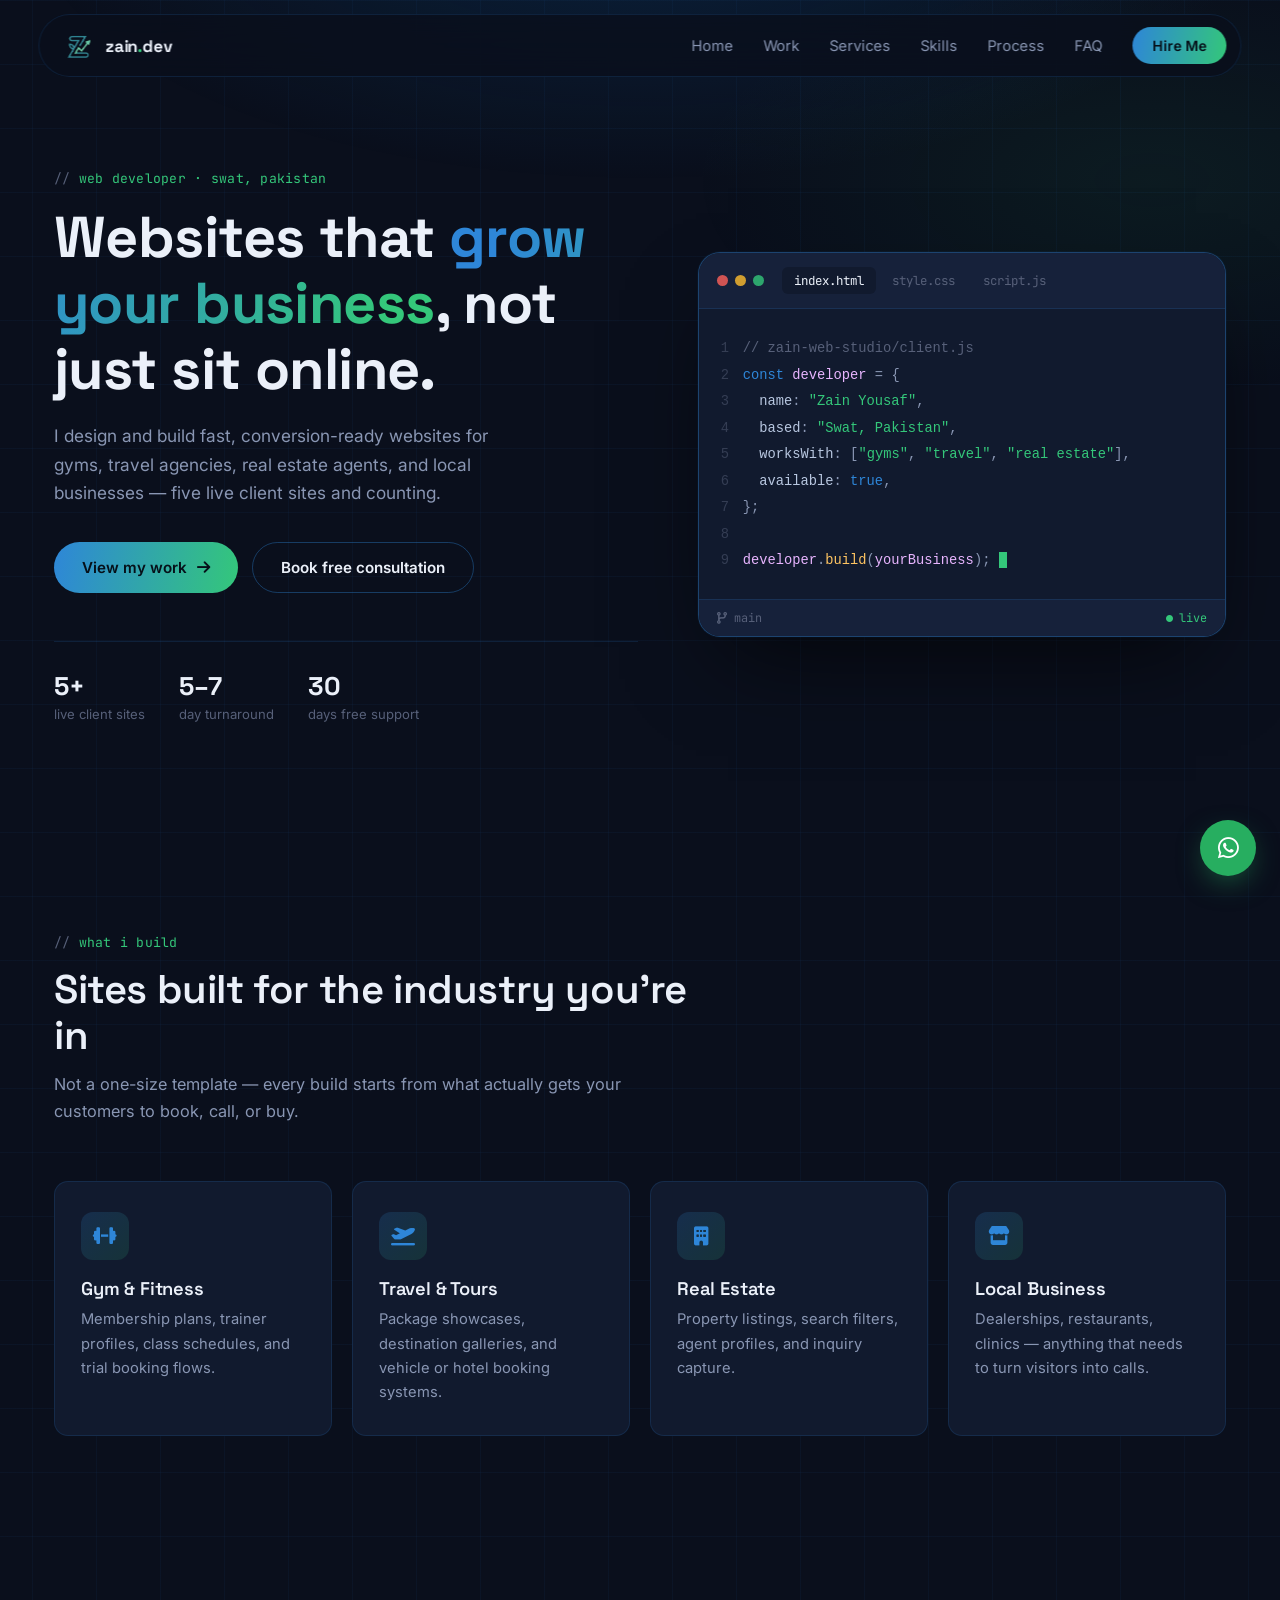
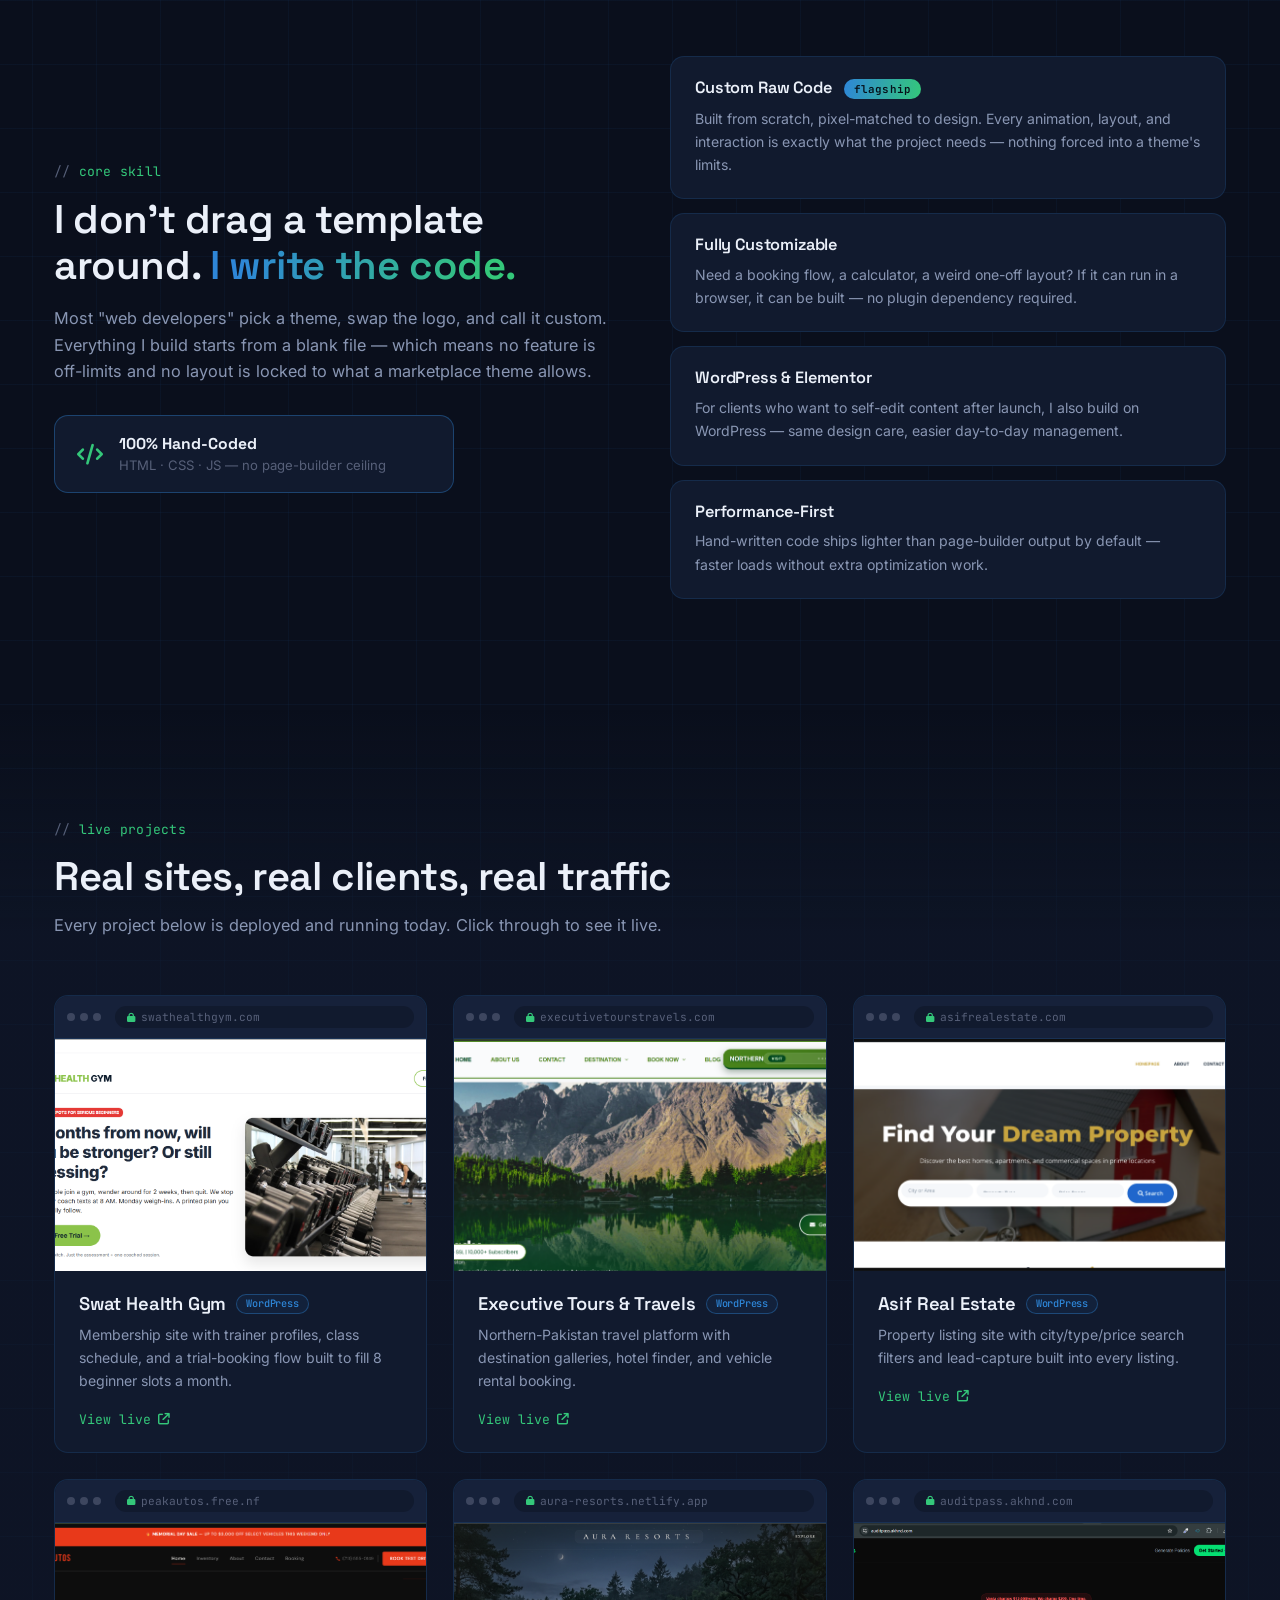
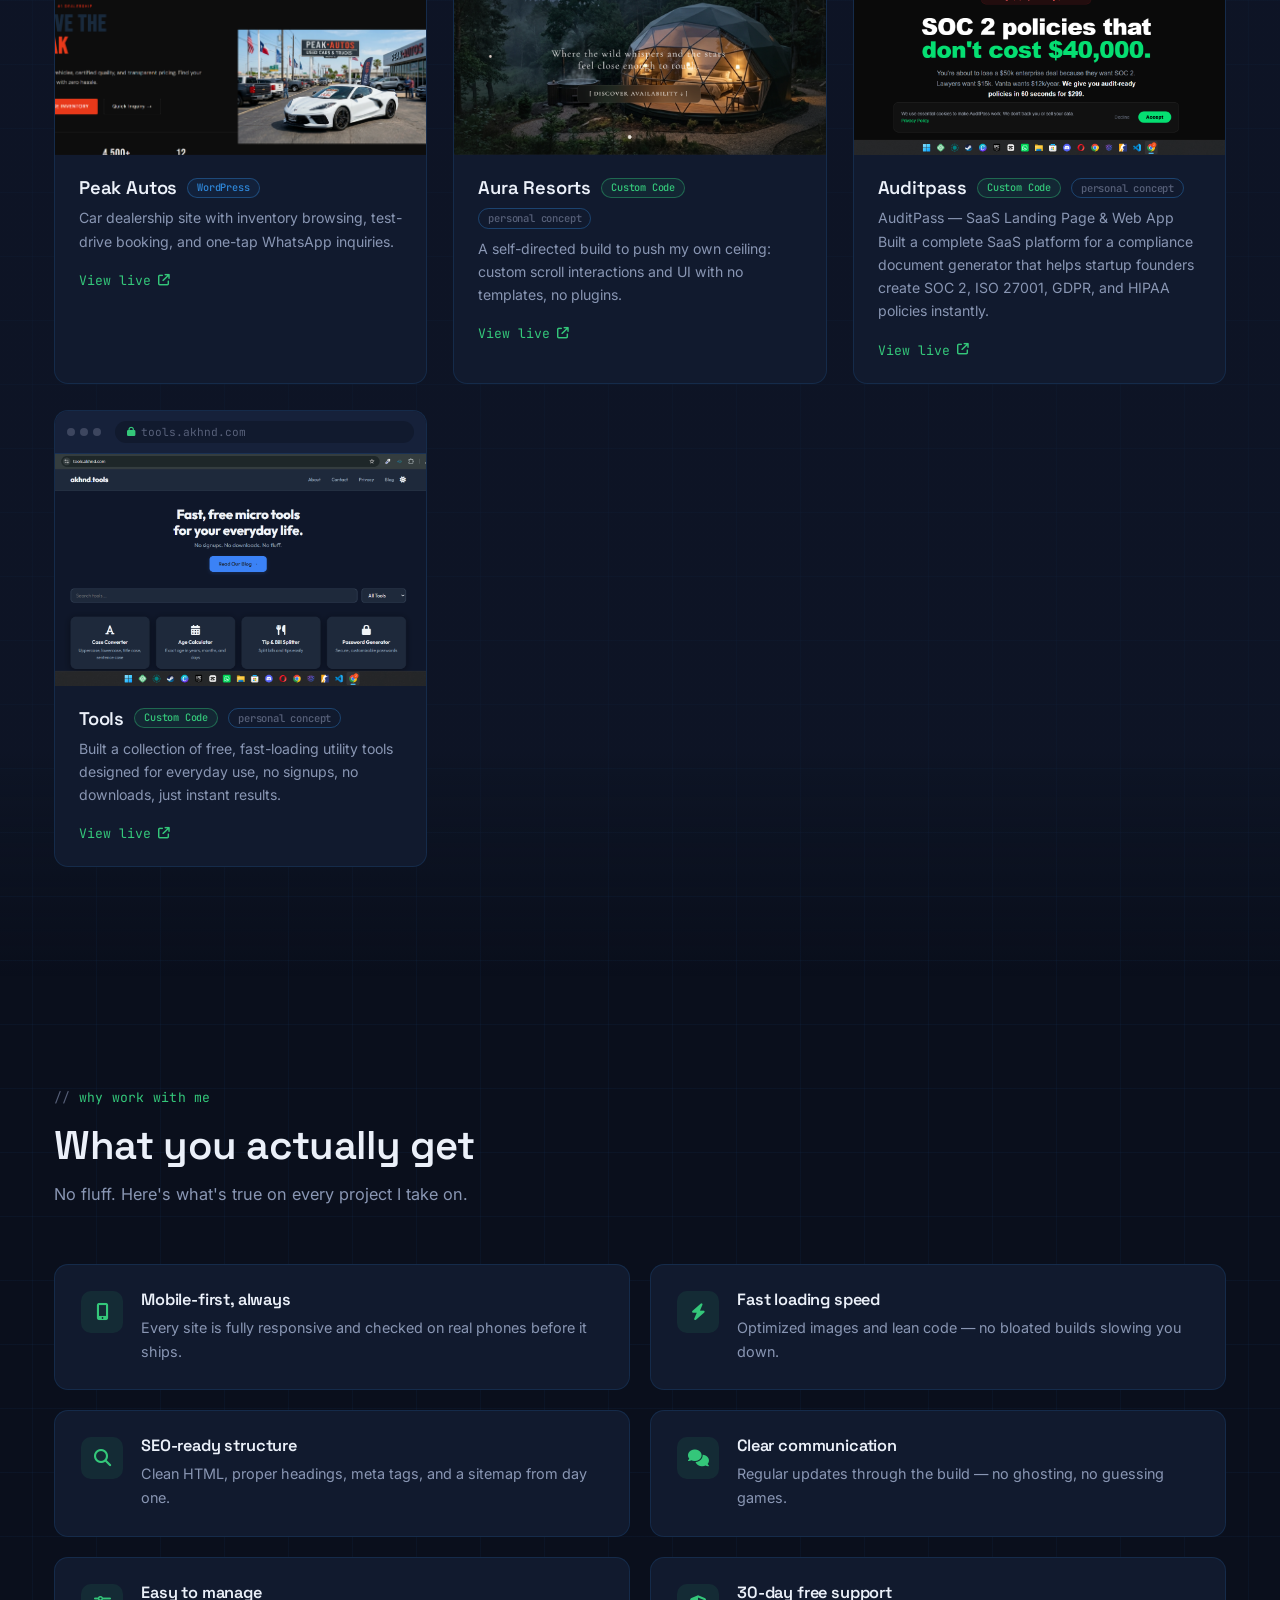
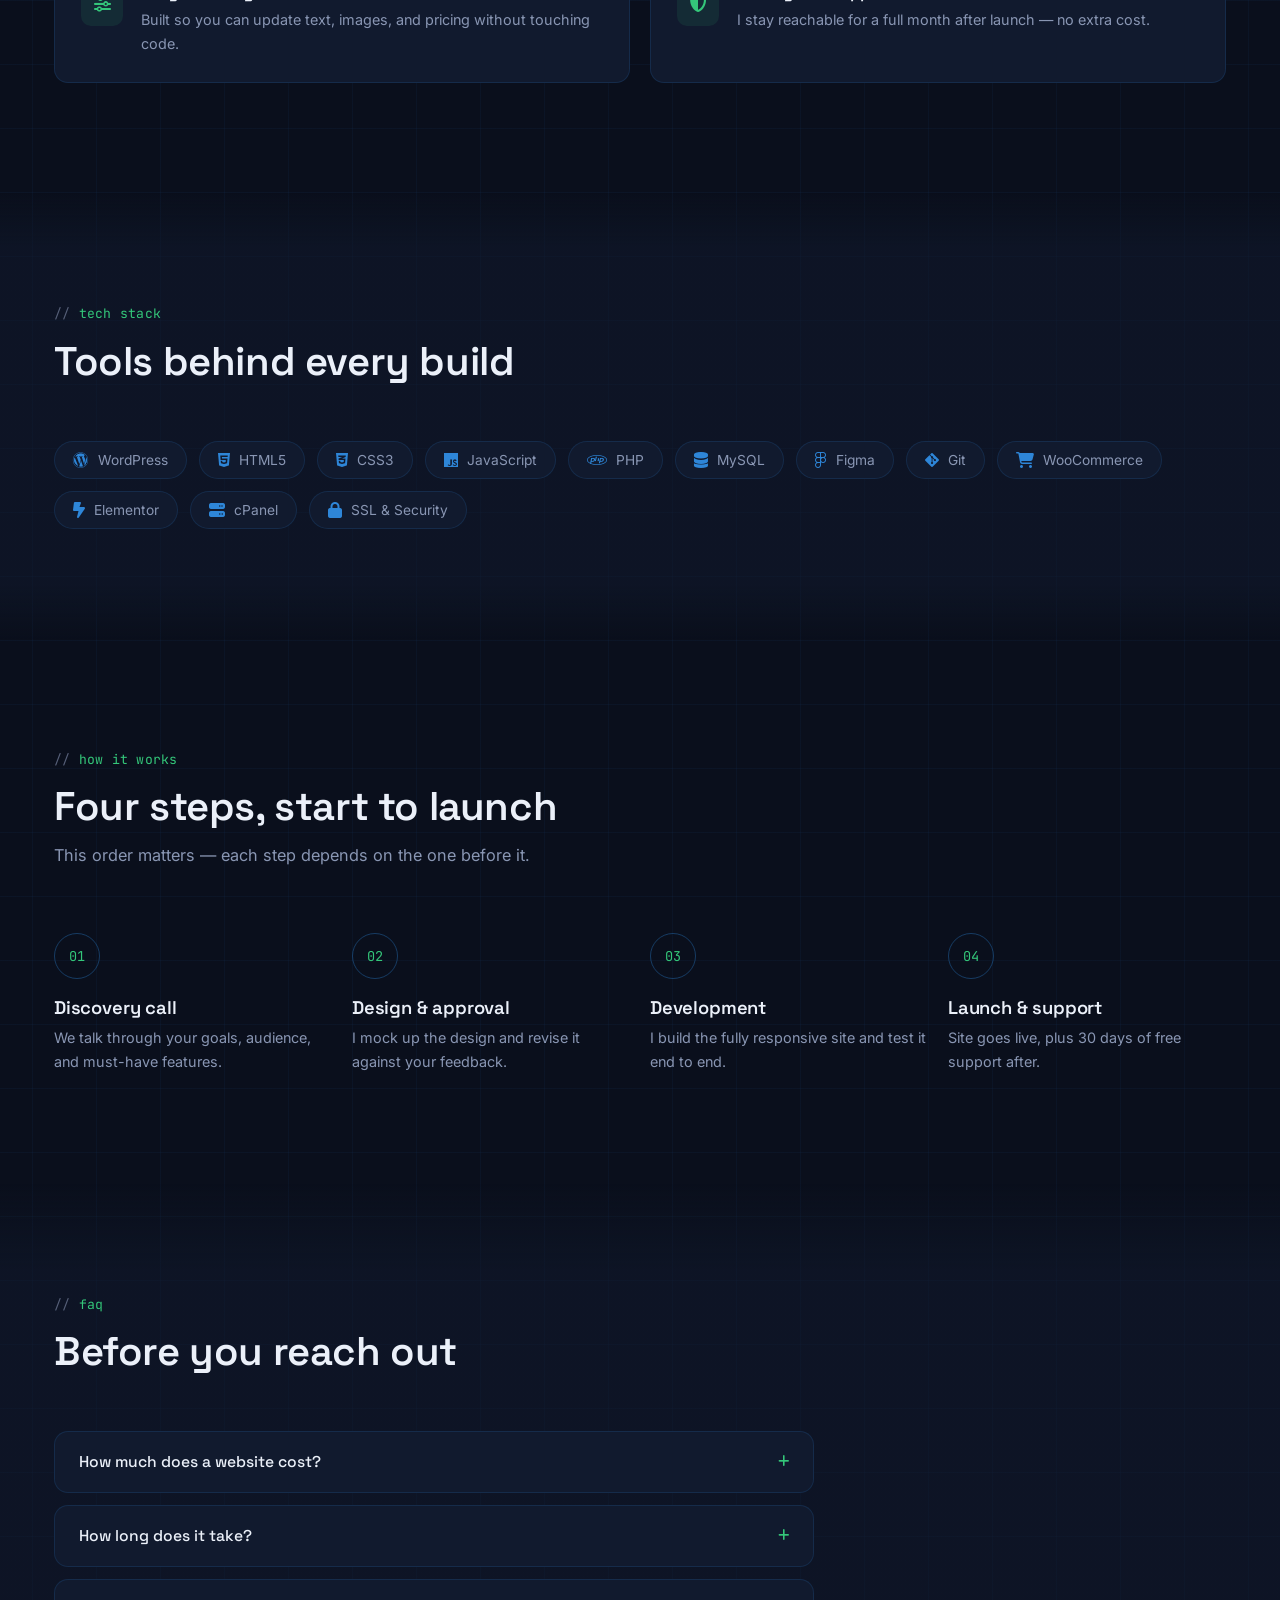
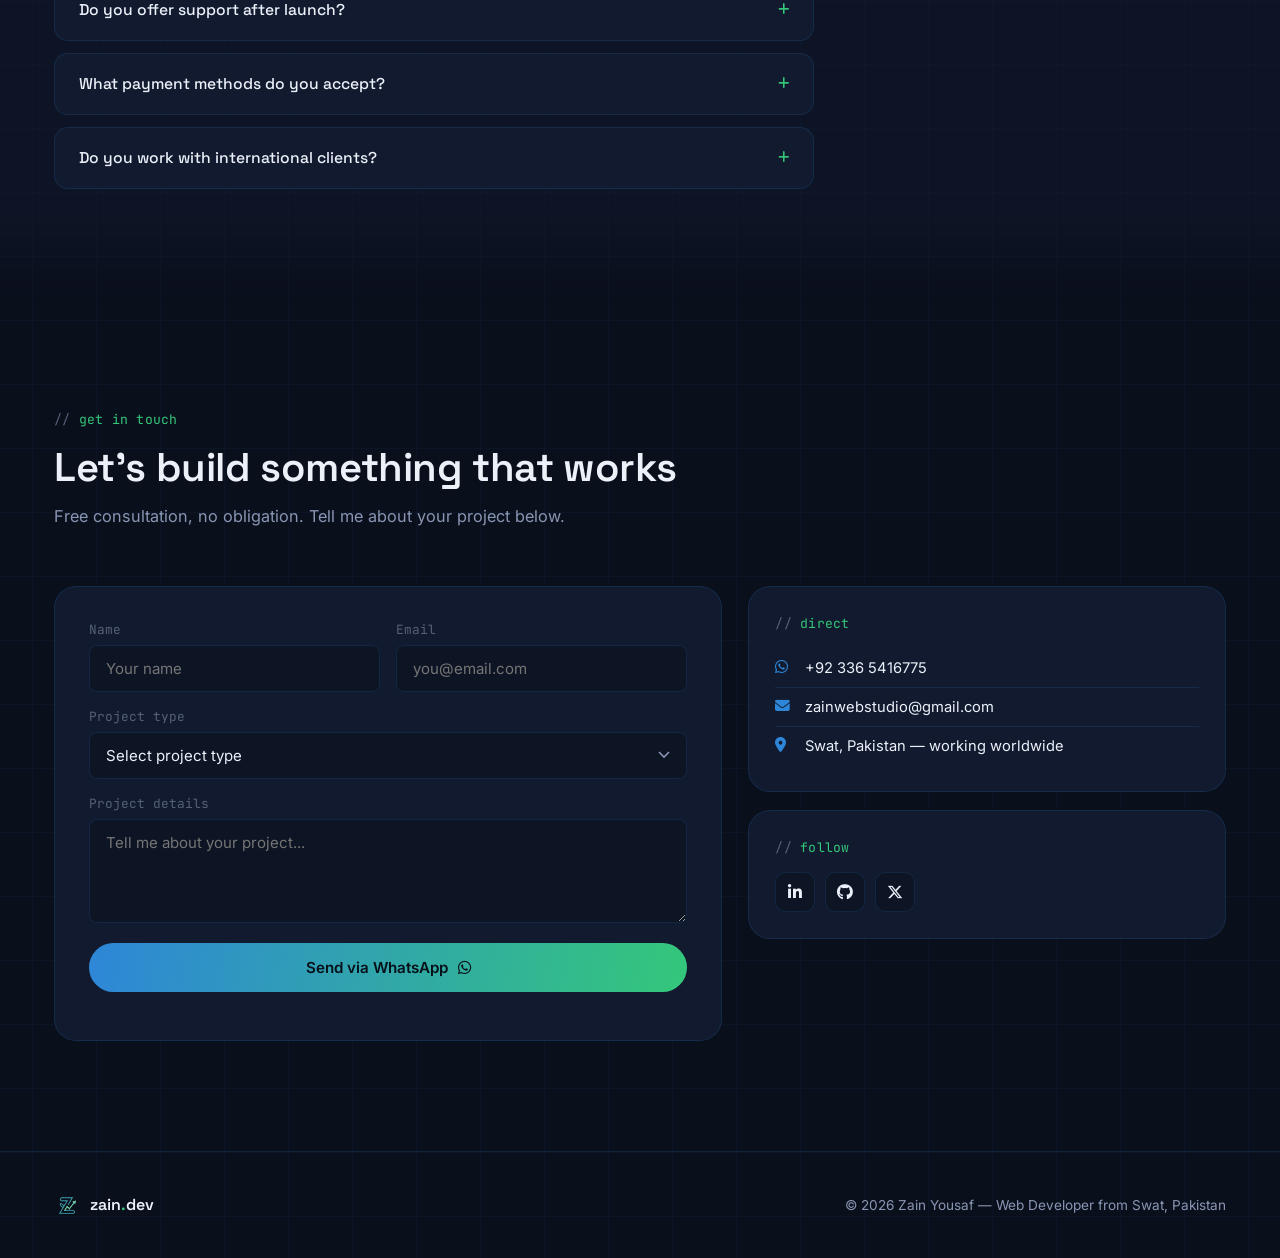
==== commit bd0be1a8: "Add files via upload" ====
--- a/index.html
+++ b/index.html
@@ -306,7 +306,7 @@
                                 <div class="browser-url"><i class="fas fa-lock"></i>auditpass.akhnd.com</div>
                             </div>
                             <div class="browser-shot">
-                                <img src="zain.dev-main\auditpass.png" alt="Auditpass homepage" loading="lazy">
+                                <img src="assets\auditpass.png" alt="Auditpass homepage" loading="lazy">
                             </div>
                         </a>
                         <div class="portfolio-info">
@@ -327,7 +327,7 @@
                                 <div class="browser-url"><i class="fas fa-lock"></i>tools.akhnd.com</div>
                             </div>
                             <div class="browser-shot">
-                                <img src="zain.dev-main\akhndtools.png" alt="Tools homepage" loading="lazy">
+                                <img src="assets\akhndtools.png" alt="Tools homepage" loading="lazy">
                             </div>
                         </a>
                         <div class="portfolio-info">
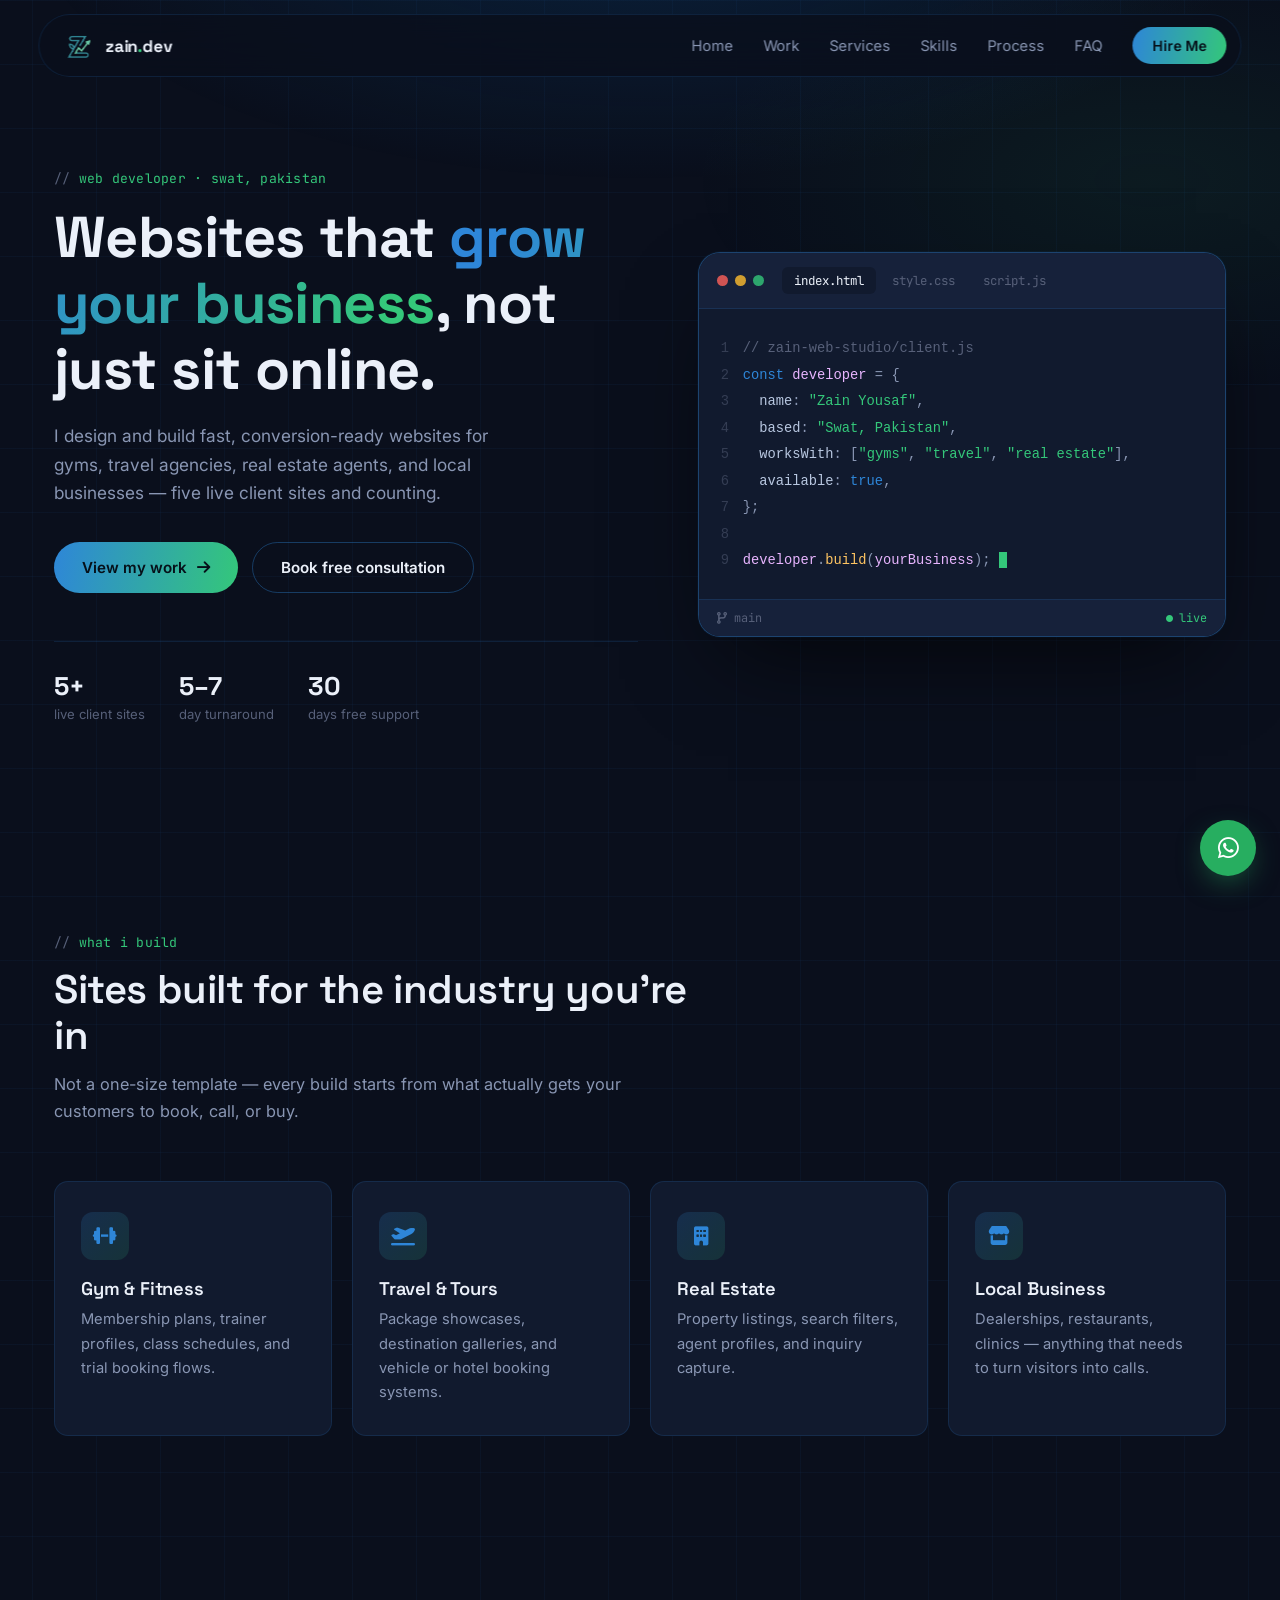
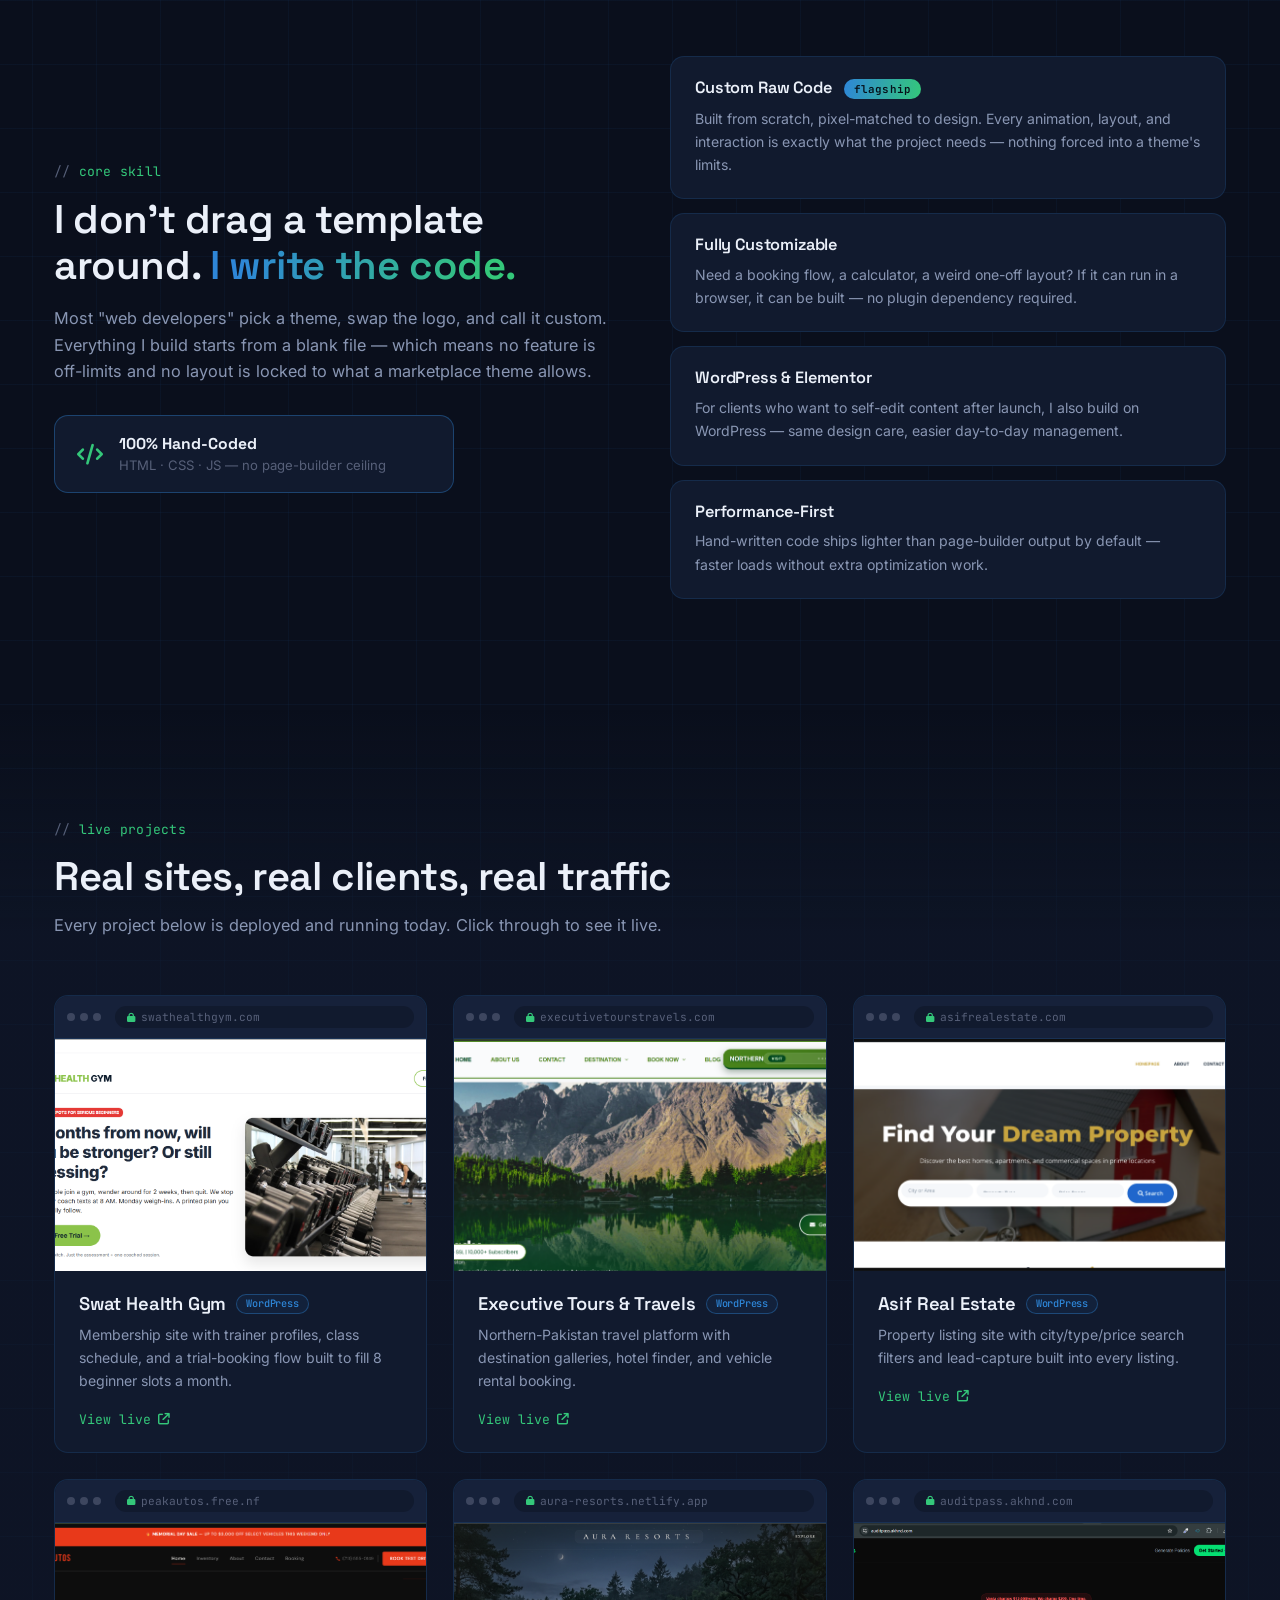
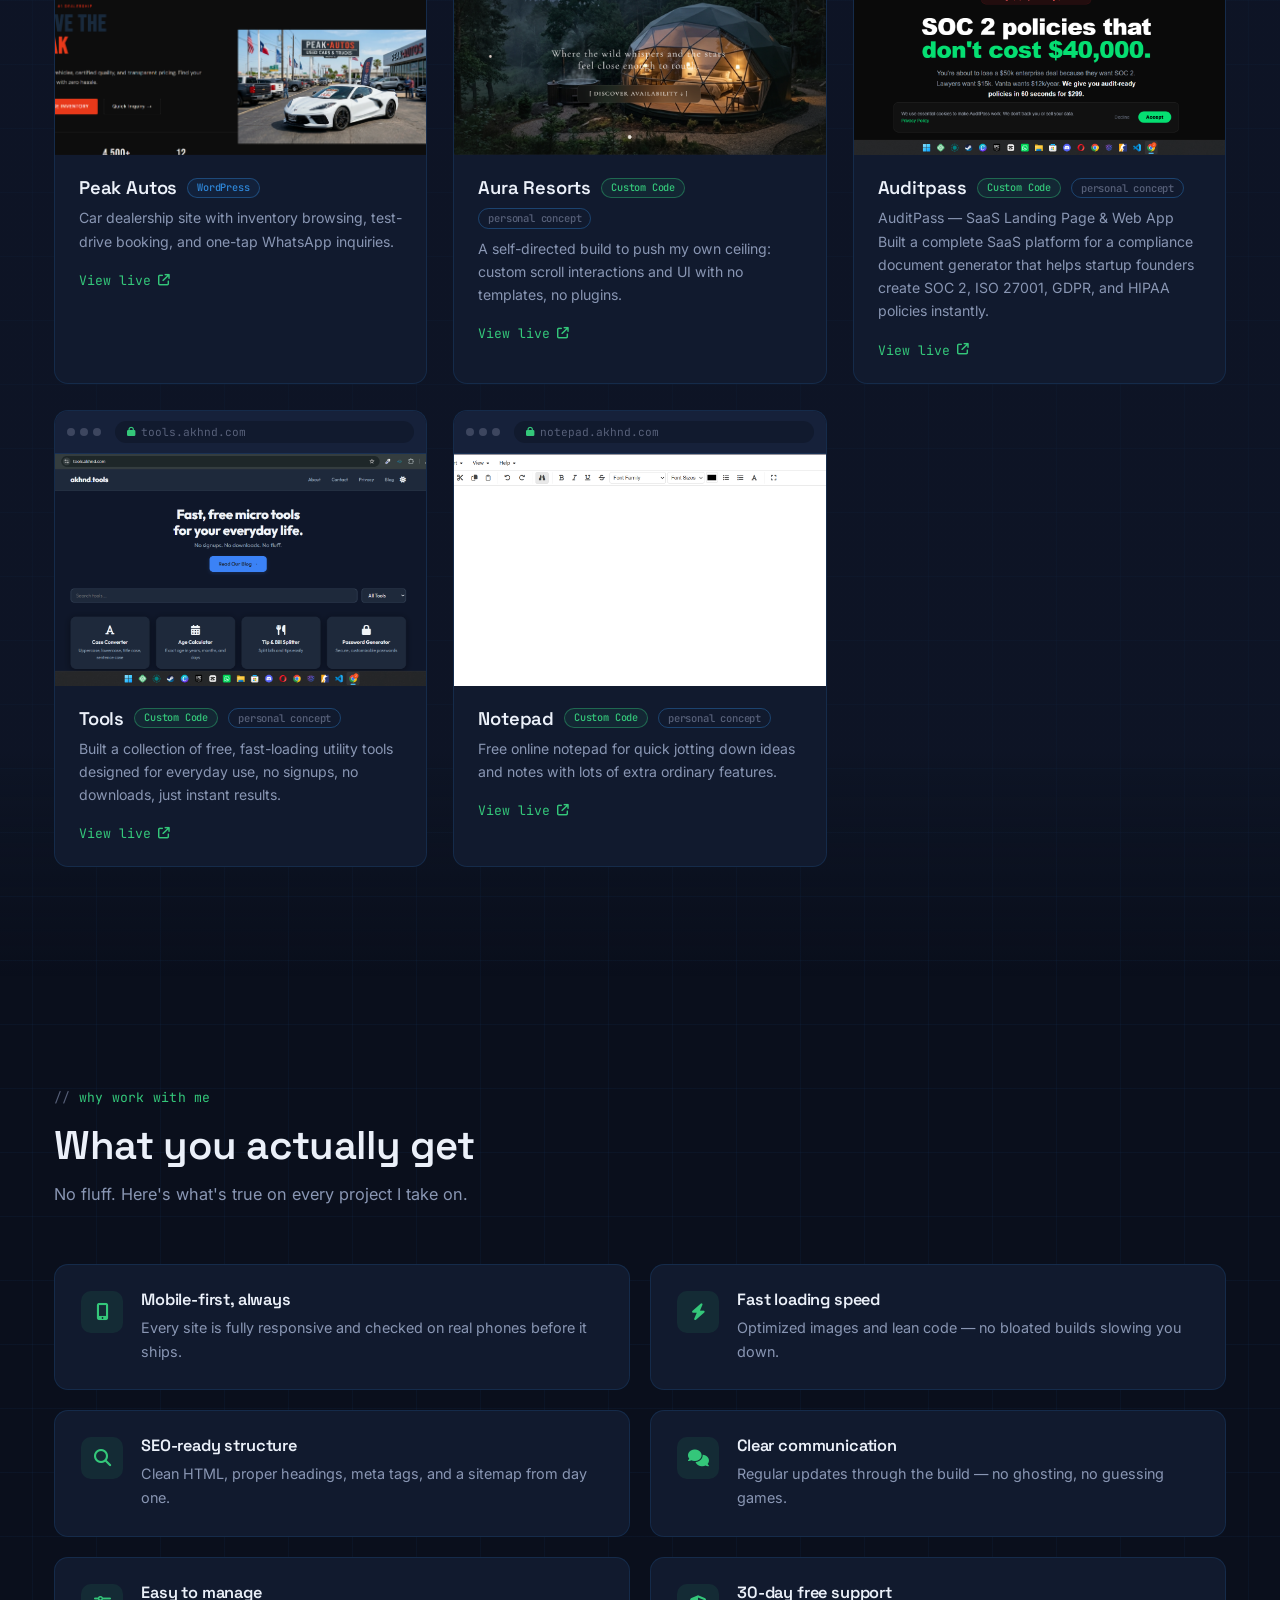
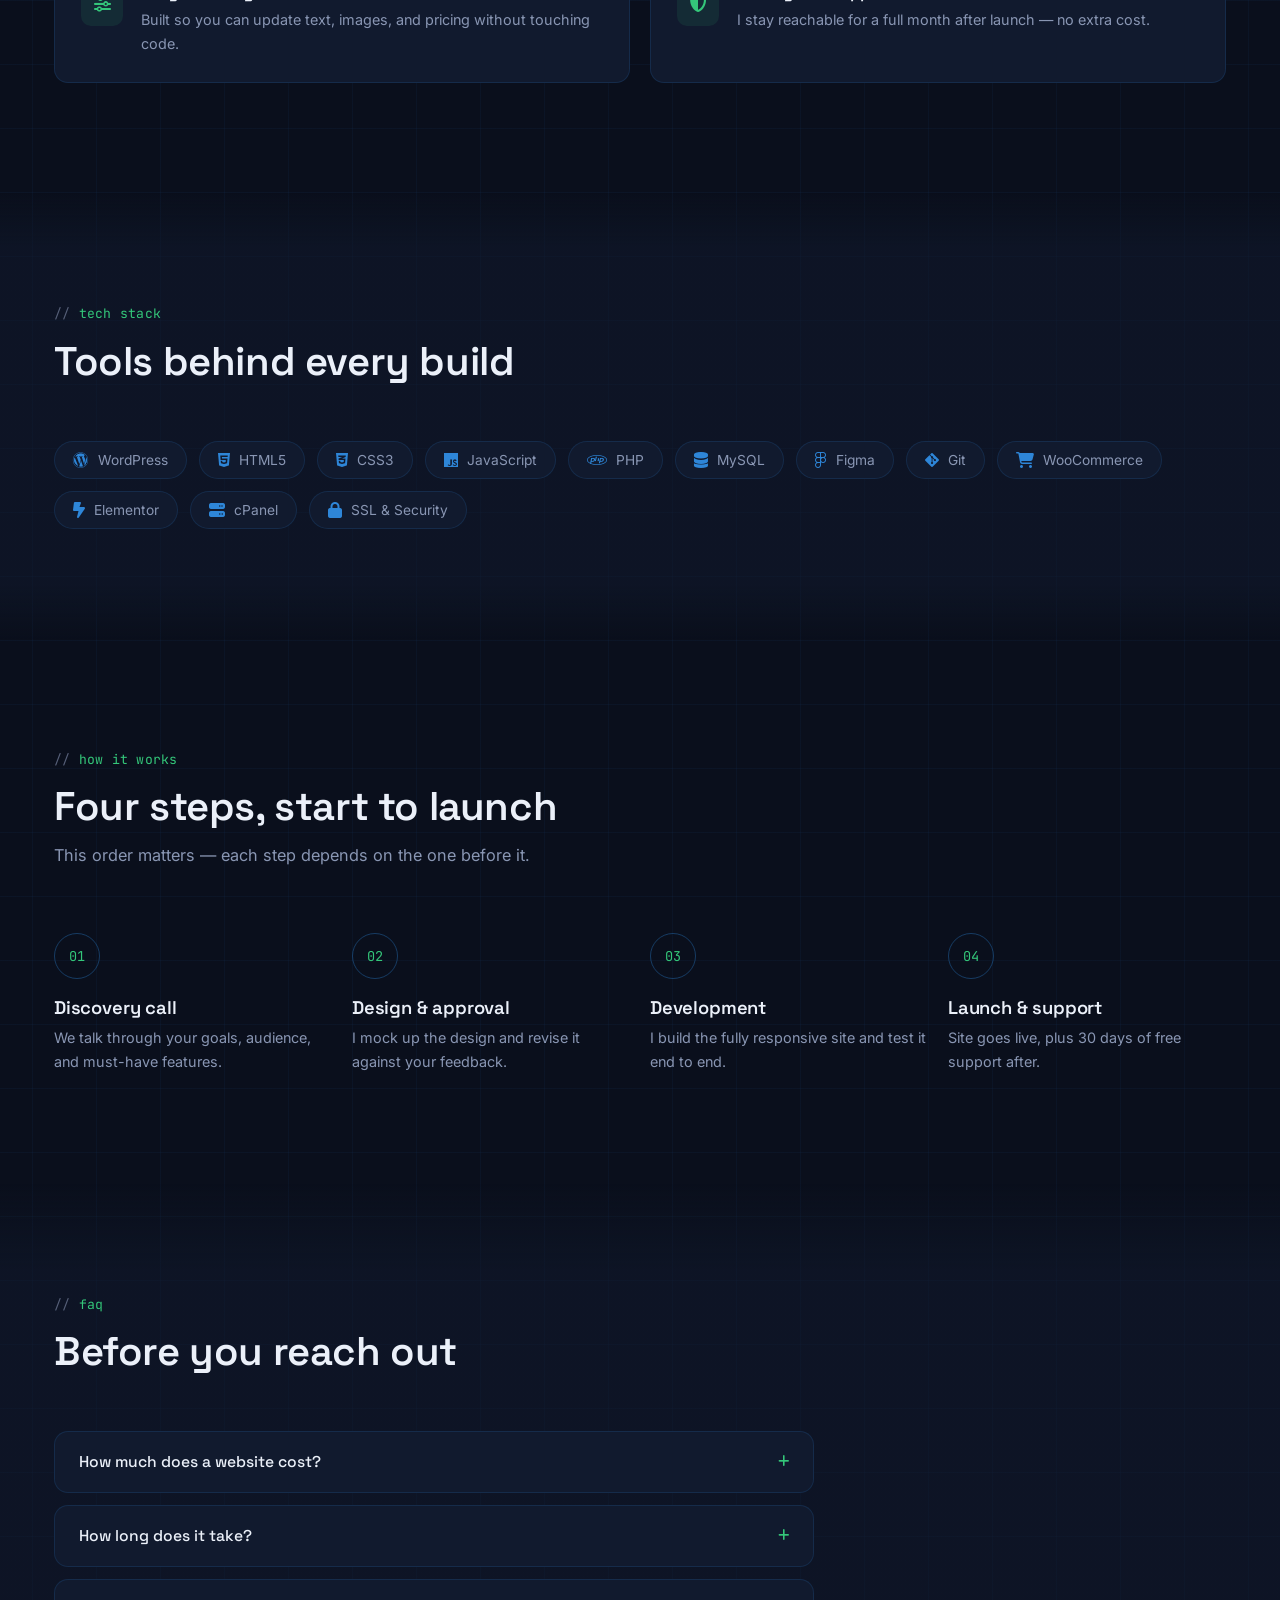
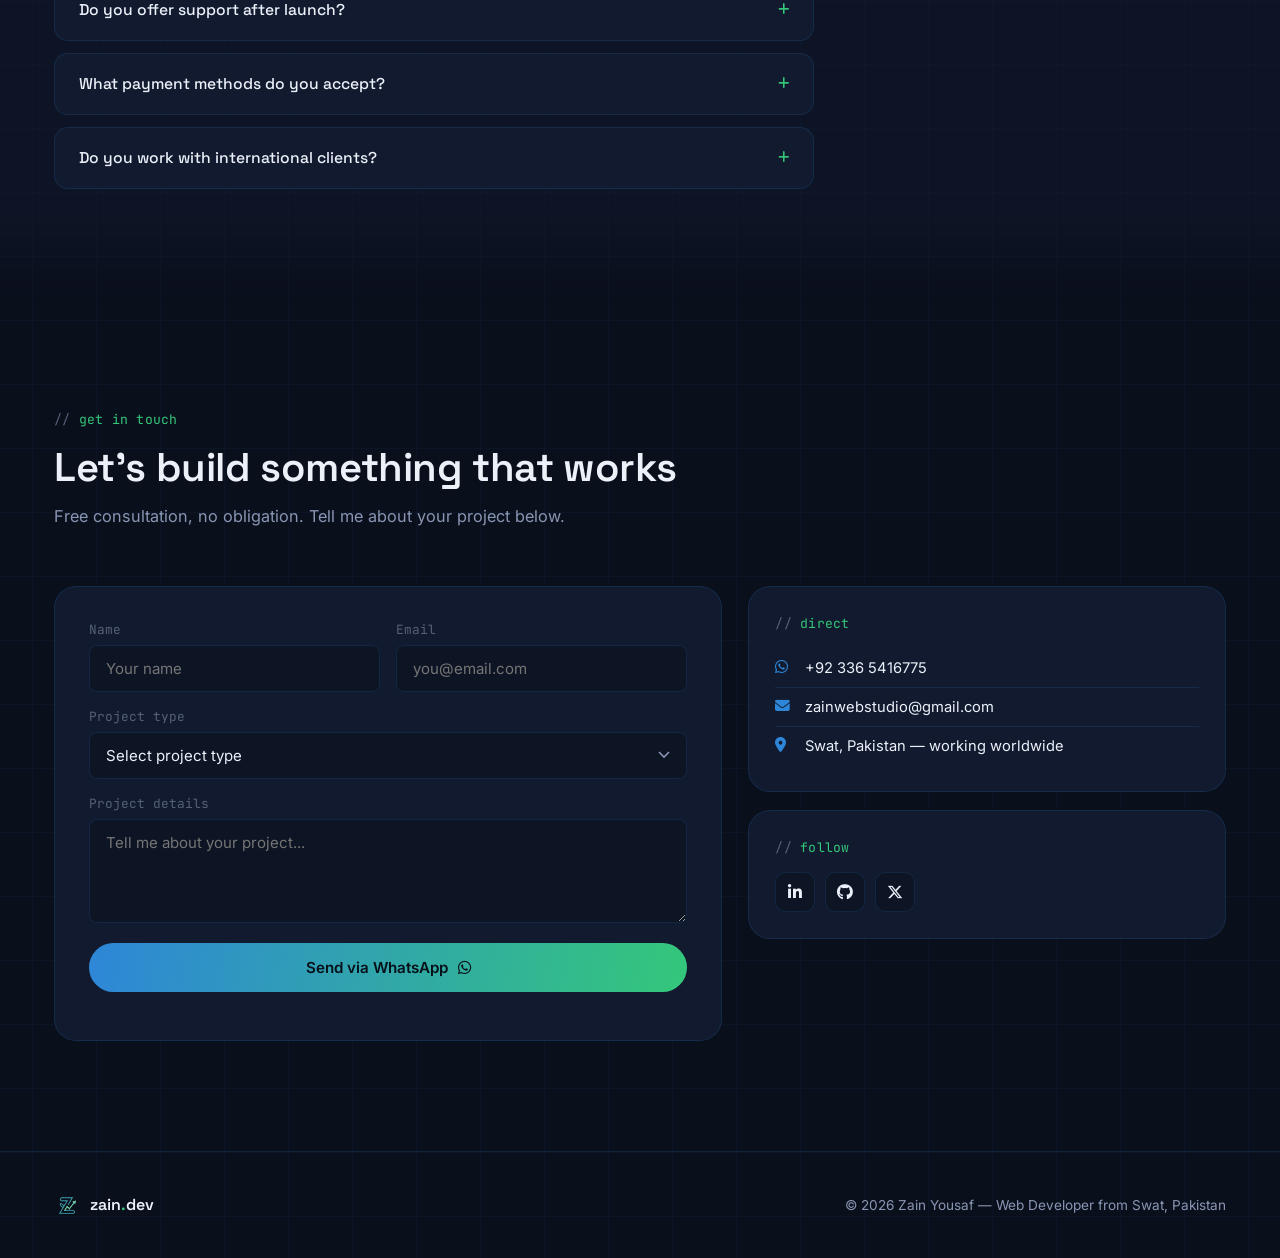
==== commit 13ebb147: "Add files via upload" ====
--- a/index.html
+++ b/index.html
@@ -336,6 +336,26 @@
                             <p>Built a collection of free, fast-loading utility tools designed for everyday use, no
                                 signups, no downloads, just instant results.</p>
                             <a href="https://tools.akhnd.com/" target="_blank" rel="noopener"
+                                class="portfolio-link">View live <i class="fas fa-arrow-up-right-from-square"></i></a>
+                        </div>
+                    </article>
+
+                    <article class="portfolio-item">
+                        <a href="https:/notepad.akhnd.com/" target="_blank" rel="noopener" class="browser-frame">
+                            <div class="browser-topbar">
+                                <div class="browser-dots"><span></span><span></span><span></span></div>
+                                <div class="browser-url"><i class="fas fa-lock"></i>notepad.akhnd.com</div>
+                            </div>
+                            <div class="browser-shot">
+                                <img src="assets\notepad.png" alt="Notepad homepage" loading="lazy">
+                            </div>
+                        </a>
+                        <div class="portfolio-info">
+                            <h3>Notepad <span class="tag-stack tag-code">Custom Code</span><span
+                                    class="tag-concept">personal concept</span></h3>
+                            <p>Free online notepad for quick jotting down ideas and notes with lots of extra ordinary
+                                features.</p>
+                            <a href="https://notepad.akhnd.com/" target="_blank" rel="noopener"
                                 class="portfolio-link">View live <i class="fas fa-arrow-up-right-from-square"></i></a>
                         </div>
                     </article>
--- a/style.css
+++ b/style.css
@@ -1272,4 +1272,183 @@
     .contact-form {
         padding: 24px;
     }
+
+    /* ---- extra mobile polish ---- */
+    .container {
+        padding: 0 18px;
+    }
+
+    .logo-img {
+        width: 28px;
+        height: 28px;
+    }
+
+    .logo-word {
+        font-size: 0.96rem;
+    }
+
+    .hero-sub {
+        font-size: 1rem;
+        max-width: 100%;
+    }
+
+    .hero-buttons {
+        flex-direction: column;
+    }
+
+    .hero-buttons .btn {
+        width: 100%;
+    }
+
+    .hero-stats {
+        justify-content: space-between;
+        row-gap: 18px;
+    }
+
+    .hero-stat-num {
+        font-size: 1.35rem;
+    }
+
+    .editor-body {
+        padding: 18px 14px;
+    }
+
+    .editor-code {
+        font-size: 0.74rem;
+        line-height: 1.7;
+    }
+
+    .editor-code .ln {
+        width: 18px;
+    }
+
+    .editor-tabs {
+        gap: 2px;
+    }
+
+    .editor-tab {
+        font-size: 0.7rem;
+        padding: 5px 9px;
+    }
+
+    .section-header {
+        margin-bottom: 40px;
+    }
+
+    .card,
+    .why-card,
+    .skill-row {
+        padding: 22px 20px;
+    }
+
+    .why-card {
+        gap: 14px;
+    }
+
+    .skills-badge {
+        max-width: 100%;
+        padding: 16px 18px;
+    }
+
+    .browser-shot {
+        aspect-ratio: 16 / 11;
+    }
+
+    .portfolio-info {
+        padding: 18px 20px 20px;
+    }
+
+    .faq-question {
+        padding: 16px 18px;
+        font-size: 0.92rem;
+    }
+
+    .faq-answer-inner {
+        padding: 0 18px 16px;
+    }
+
+    .tech-chip {
+        padding: 8px 14px;
+        font-size: 0.8rem;
+    }
+
+    .contact-card {
+        padding: 20px;
+    }
+
+    .step-number {
+        width: 40px;
+        height: 40px;
+        font-size: 0.78rem;
+        margin-bottom: 14px;
+    }
+
+    .whatsapp-float {
+        width: 50px;
+        height: 50px;
+        font-size: 1.3rem;
+        bottom: max(18px, env(safe-area-inset-bottom));
+        right: 18px;
+    }
+}
+
+@media (max-width: 480px) {
+    .header {
+        top: 10px;
+        width: 92%;
+        padding: 10px 14px;
+        border-radius: 20px;
+    }
+
+    .hero {
+        padding: 126px 0 56px;
+    }
+
+    h1 {
+        font-size: 1.85rem;
+    }
+
+    .hero-stats {
+        gap: 16px 20px;
+    }
+
+    .hero-stat-num {
+        font-size: 1.2rem;
+    }
+
+    .section {
+        padding: 64px 0;
+    }
+
+    .section-sub {
+        font-size: 0.95rem;
+    }
+
+    .editor-code {
+        font-size: 0.66rem;
+    }
+
+    .form-group input,
+    .form-group select,
+    .form-group textarea {
+        font-size: 16px;
+        padding: 12px 14px;
+    }
+
+    .contact-form {
+        padding: 18px;
+    }
+
+    .contact-social a {
+        width: 38px;
+        height: 38px;
+    }
+
+    .whatsapp-float {
+        width: 46px;
+        height: 46px;
+        font-size: 1.2rem;
+        bottom: max(14px, env(safe-area-inset-bottom));
+        right: 14px;
+    }
 }
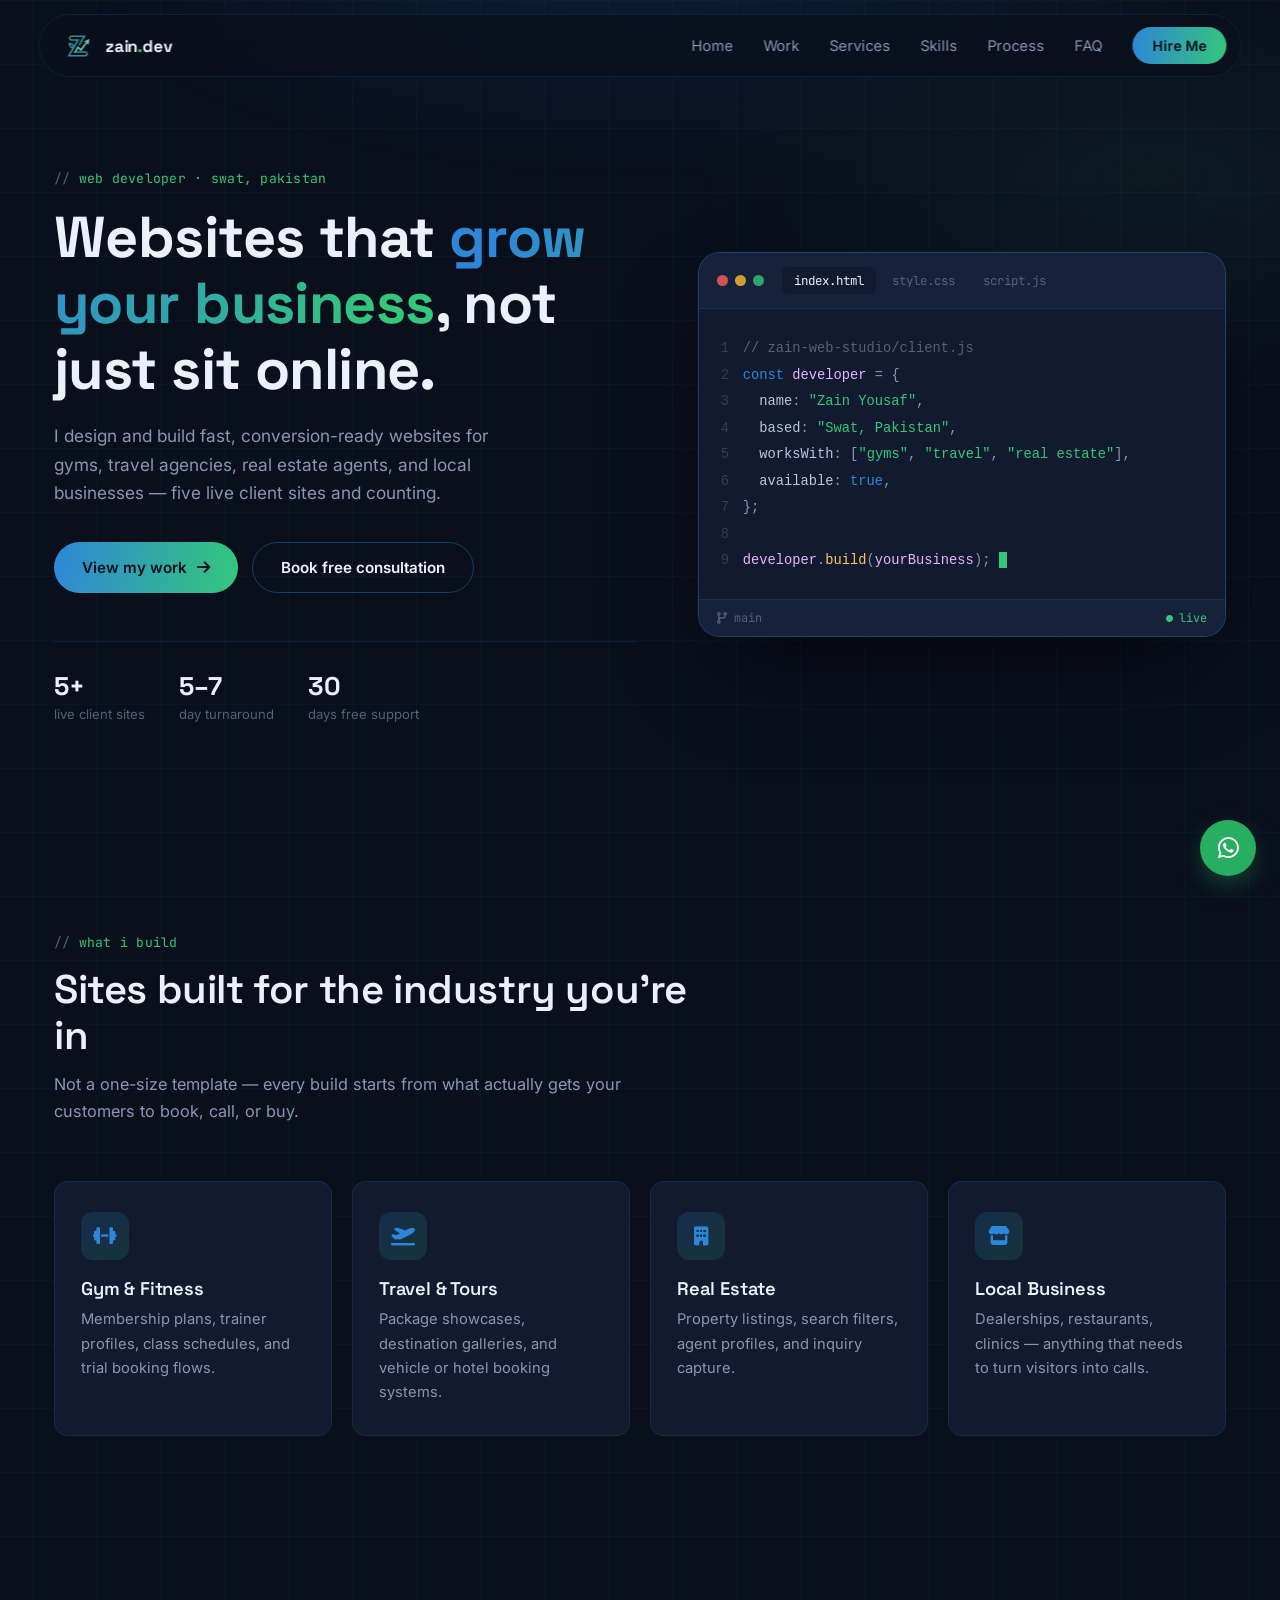
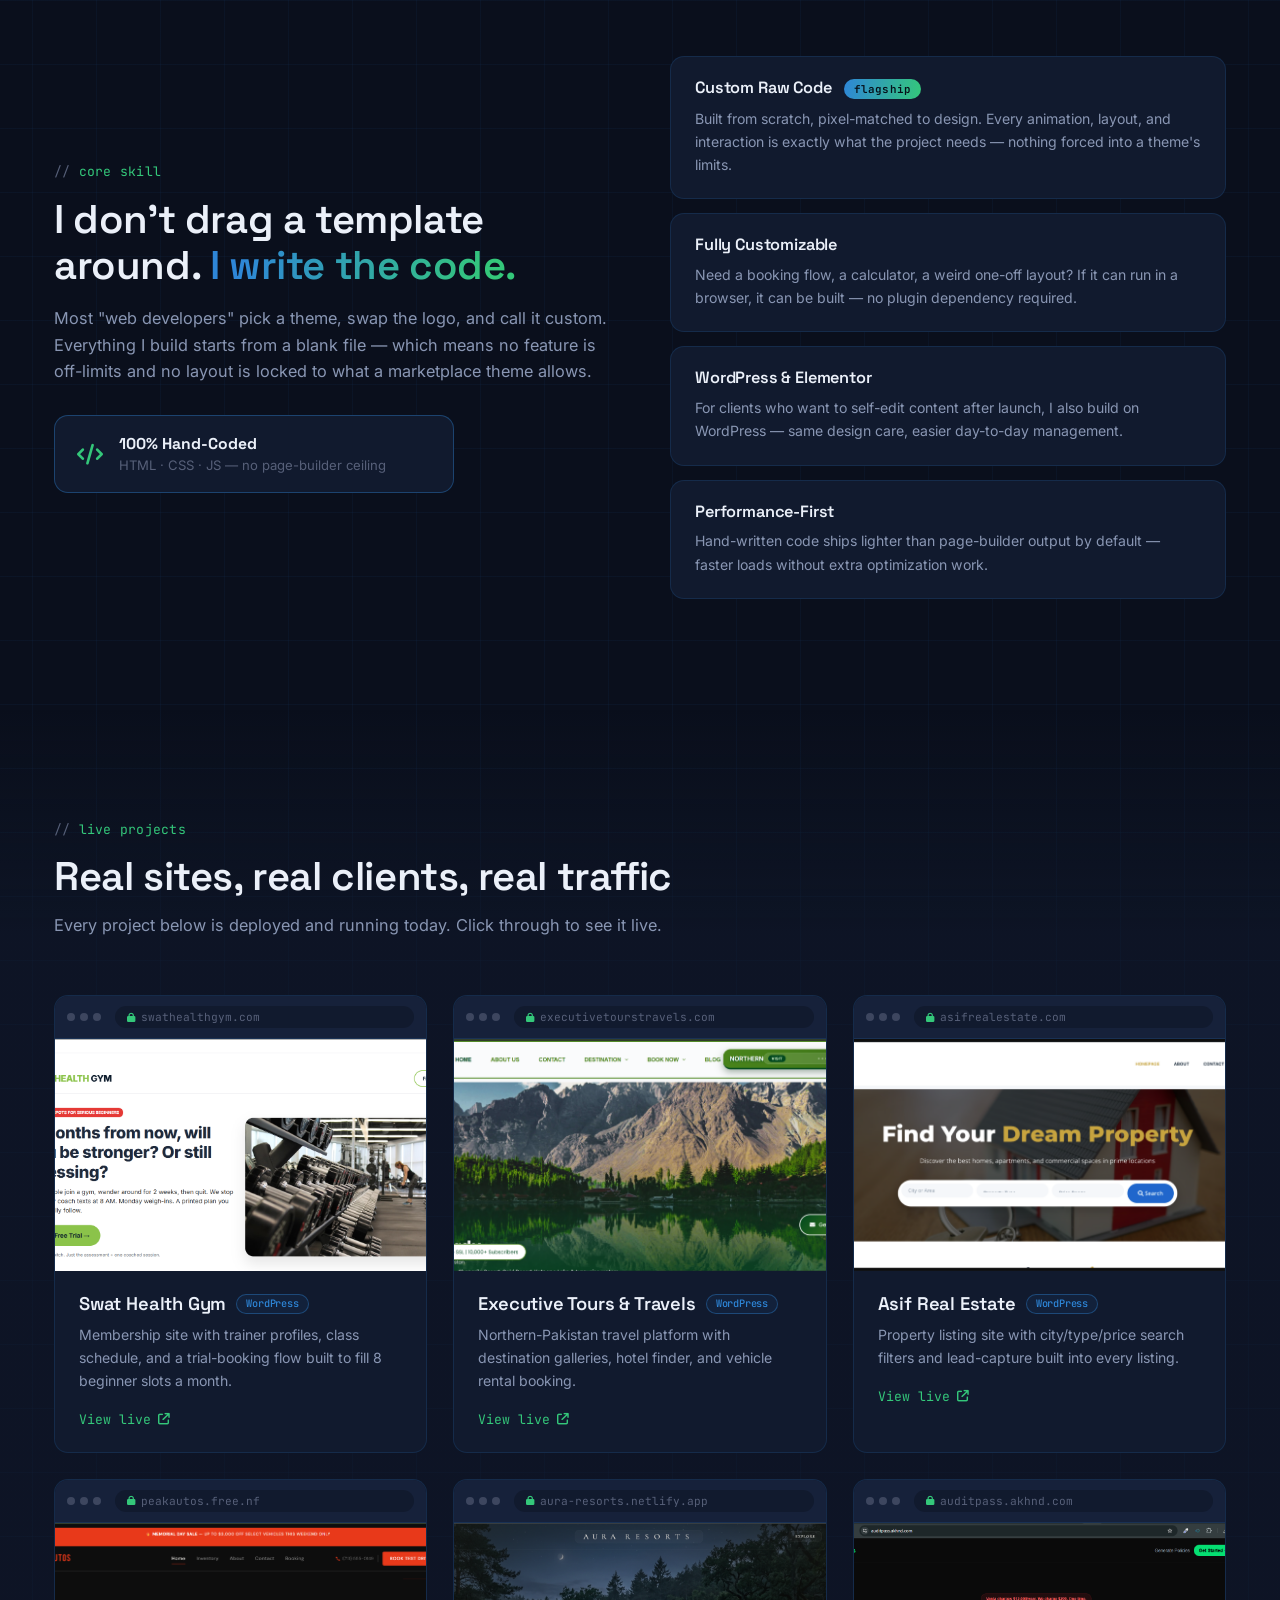
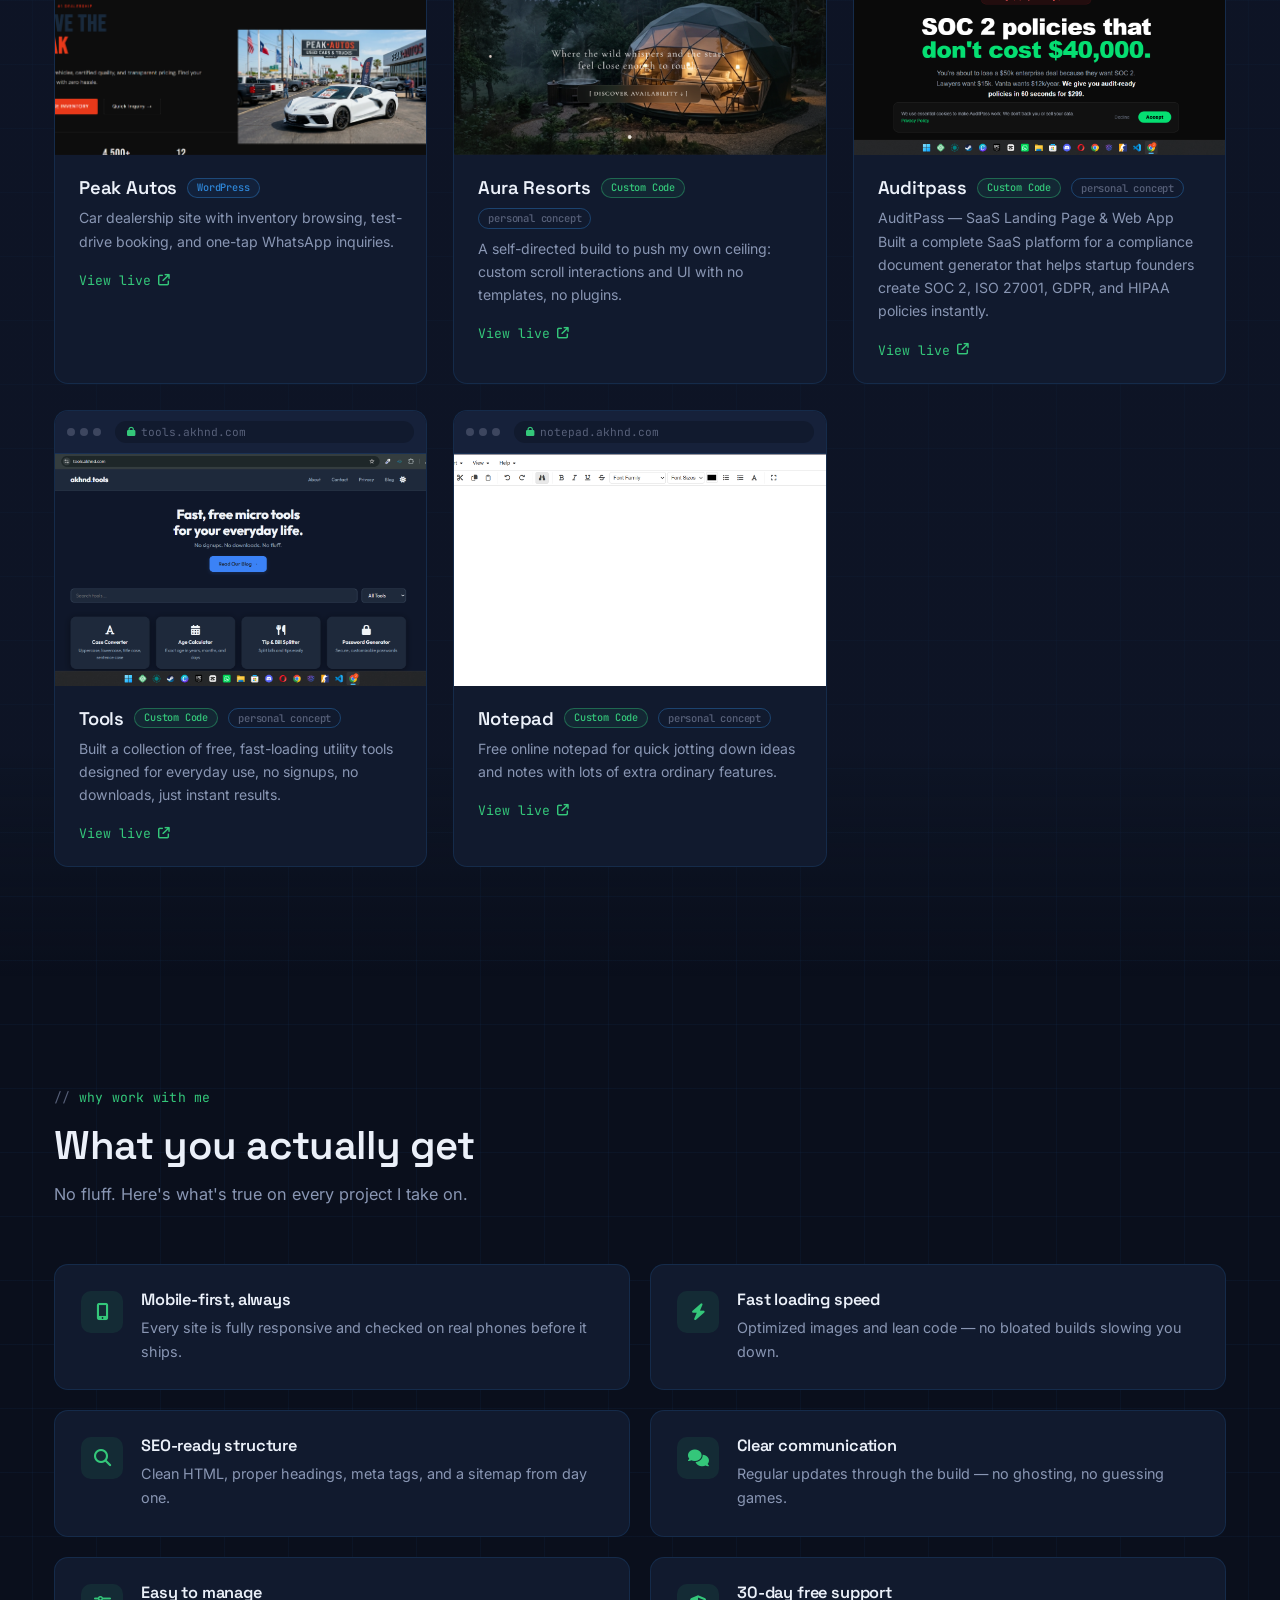
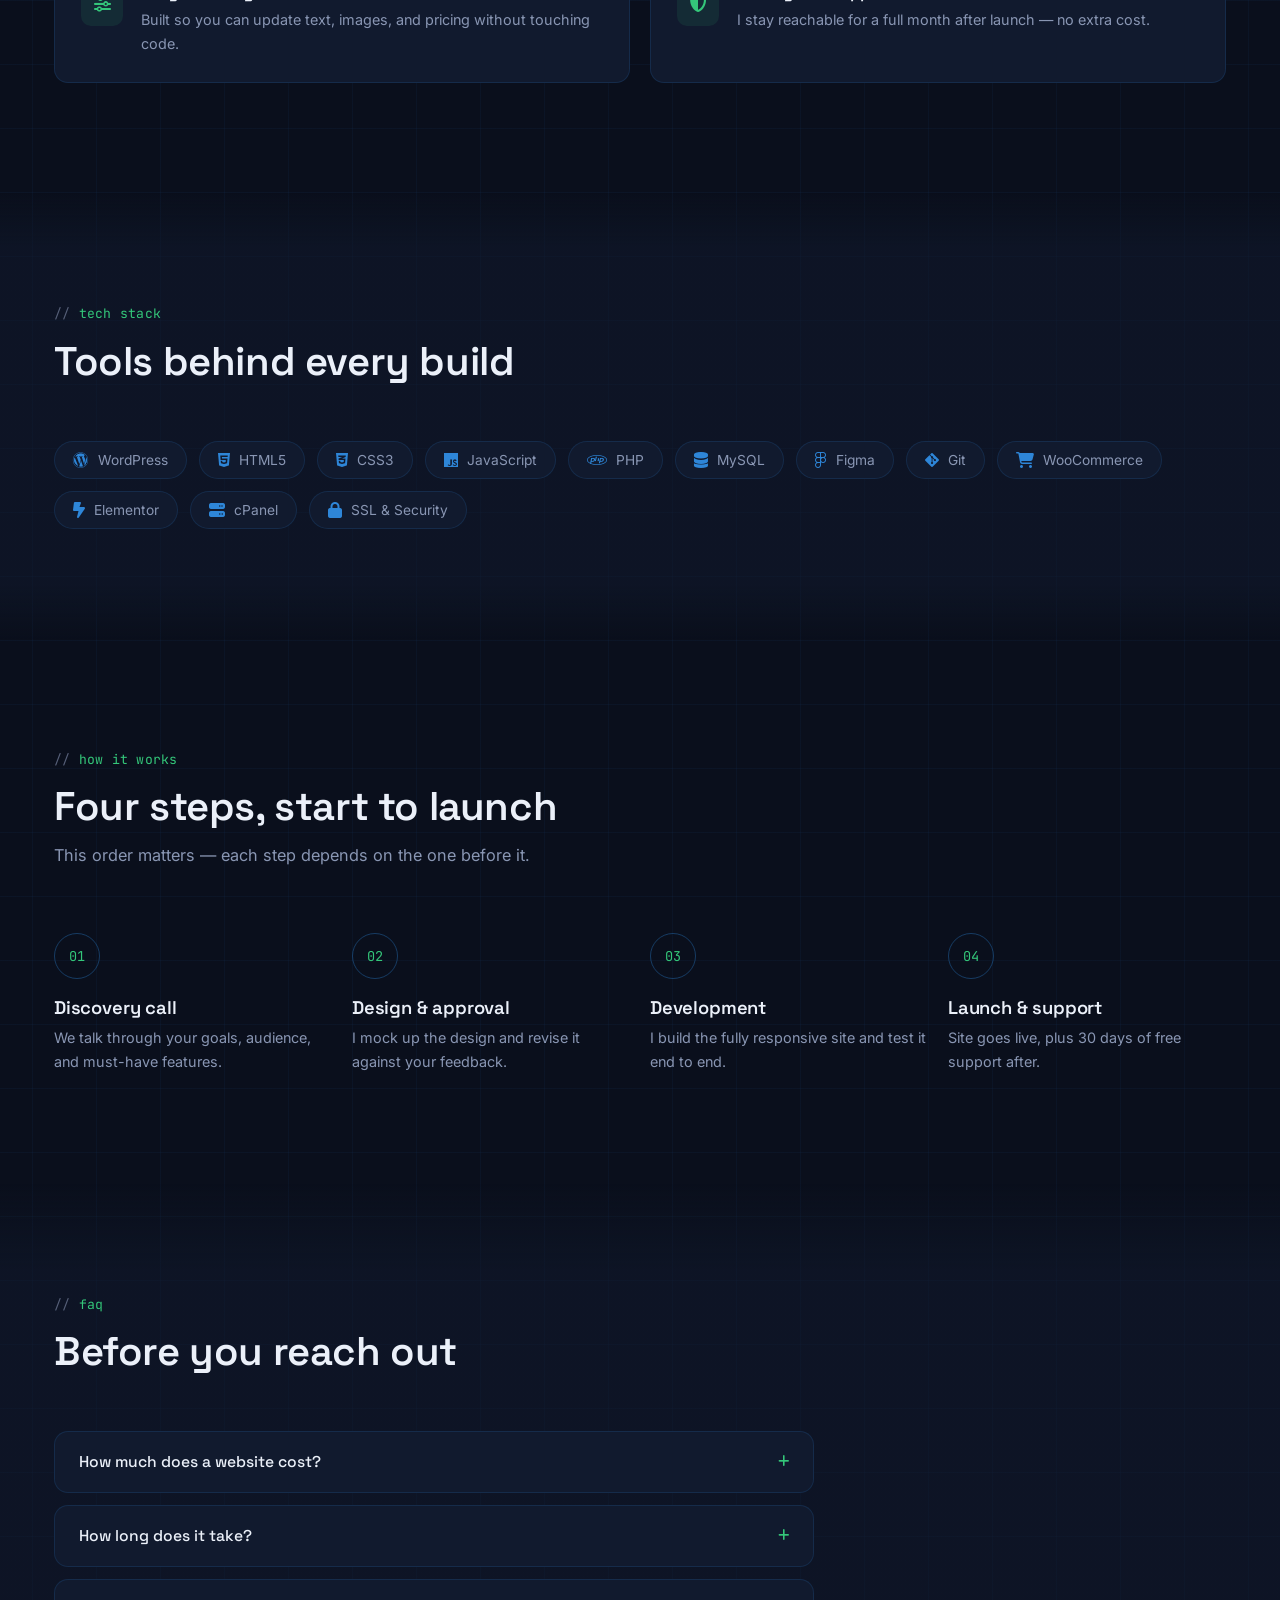
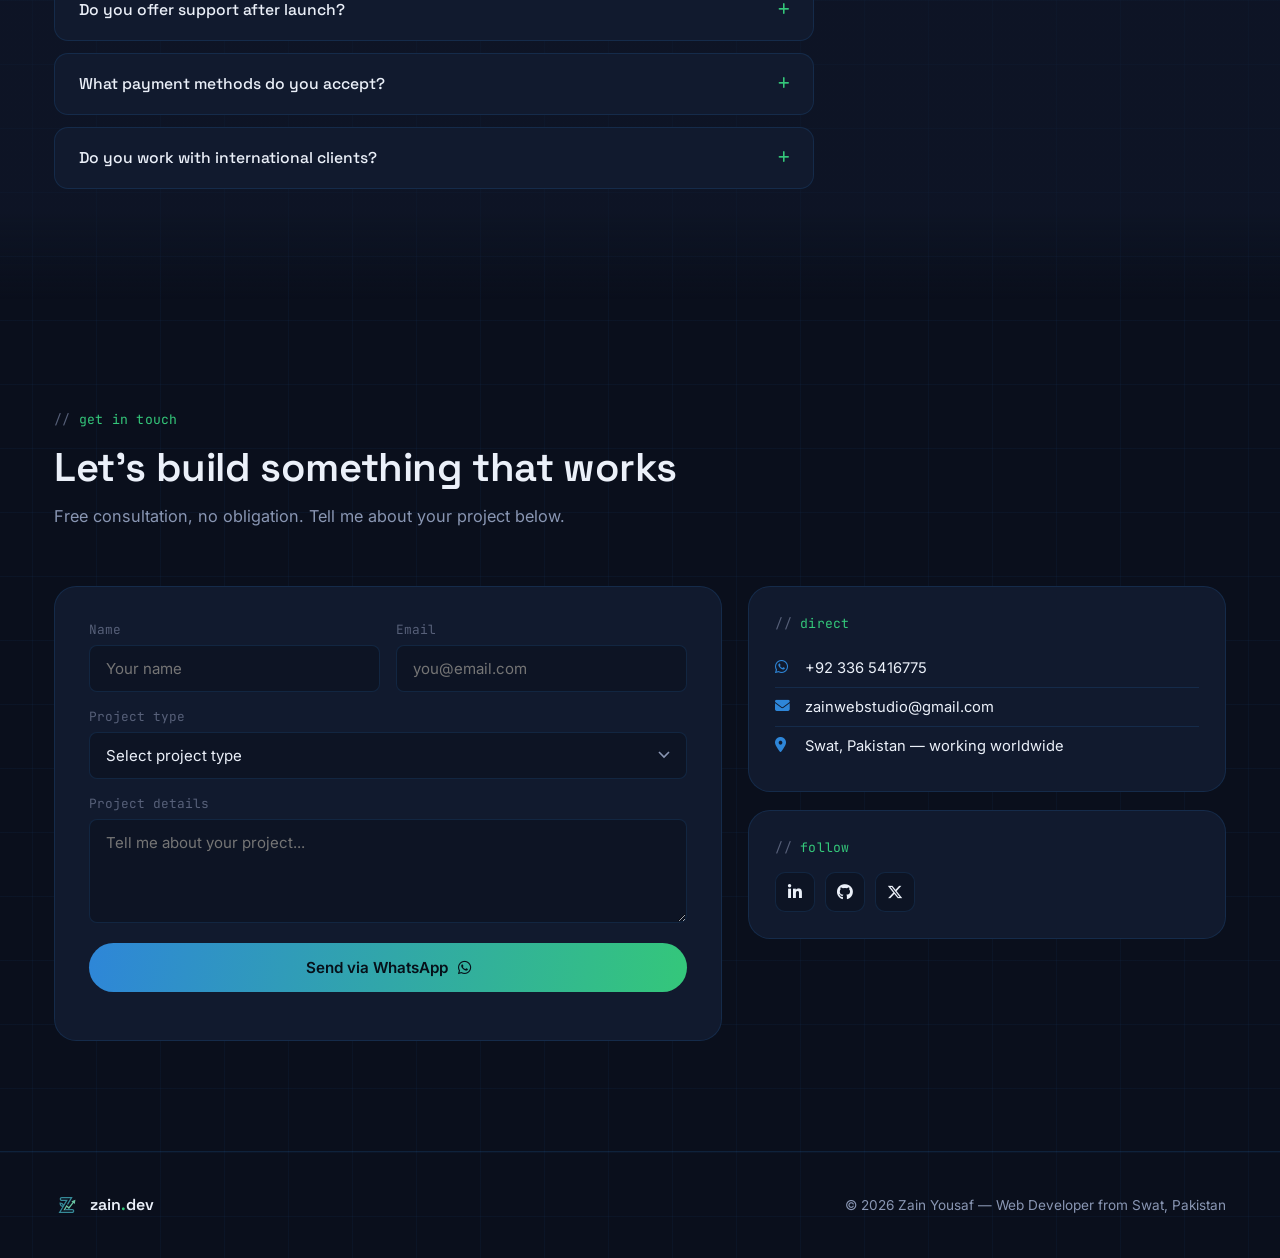
==== commit e7064c6c: "Add files via upload" ====
--- a/index.html
+++ b/index.html
@@ -8,7 +8,7 @@
     <meta name="description"
         content="Zain Yousaf, web developer based in Swat, Pakistan. I build fast, conversion-focused websites for gyms, travel agencies, real estate, and local businesses — worldwide.">
 
-    <link rel="icon" href="assets/logo.png" type="image/png">
+    <link rel="icon" href="assets/z.svg" type="image/svg+xml">
     <link rel="preconnect" href="https://fonts.googleapis.com">
     <link rel="preconnect" href="https://fonts.gstatic.com" crossorigin>
     <link
@@ -27,7 +27,7 @@
     <header class="header" id="header">
         <div class="header-inner">
             <a href="#home" class="logo-link">
-                <img src="assets\zain.dev.svg" alt="Zain Web Studio" class="logo-img">
+                <img src="assets\z.svg" alt="Zain Web Studio" class="logo-img">
                 <span class="logo-word">zain<span class="logo-dot">.</span>dev</span>
             </a>
 
@@ -610,7 +610,7 @@
     <footer class="footer">
         <div class="container footer-inner">
             <div class="footer-brand">
-                <img src="assets/zain.dev.svg" alt="Zain Web Studio" class="footer-logo">
+                <img src="assets\z.svg" alt="Zain Web Studio" class="footer-logo">
                 <span>zain<span class="logo-dot">.</span>dev</span>
             </div>
             <p>&copy; 2026 Zain Yousaf — Web Developer from Swat, Pakistan</p>
